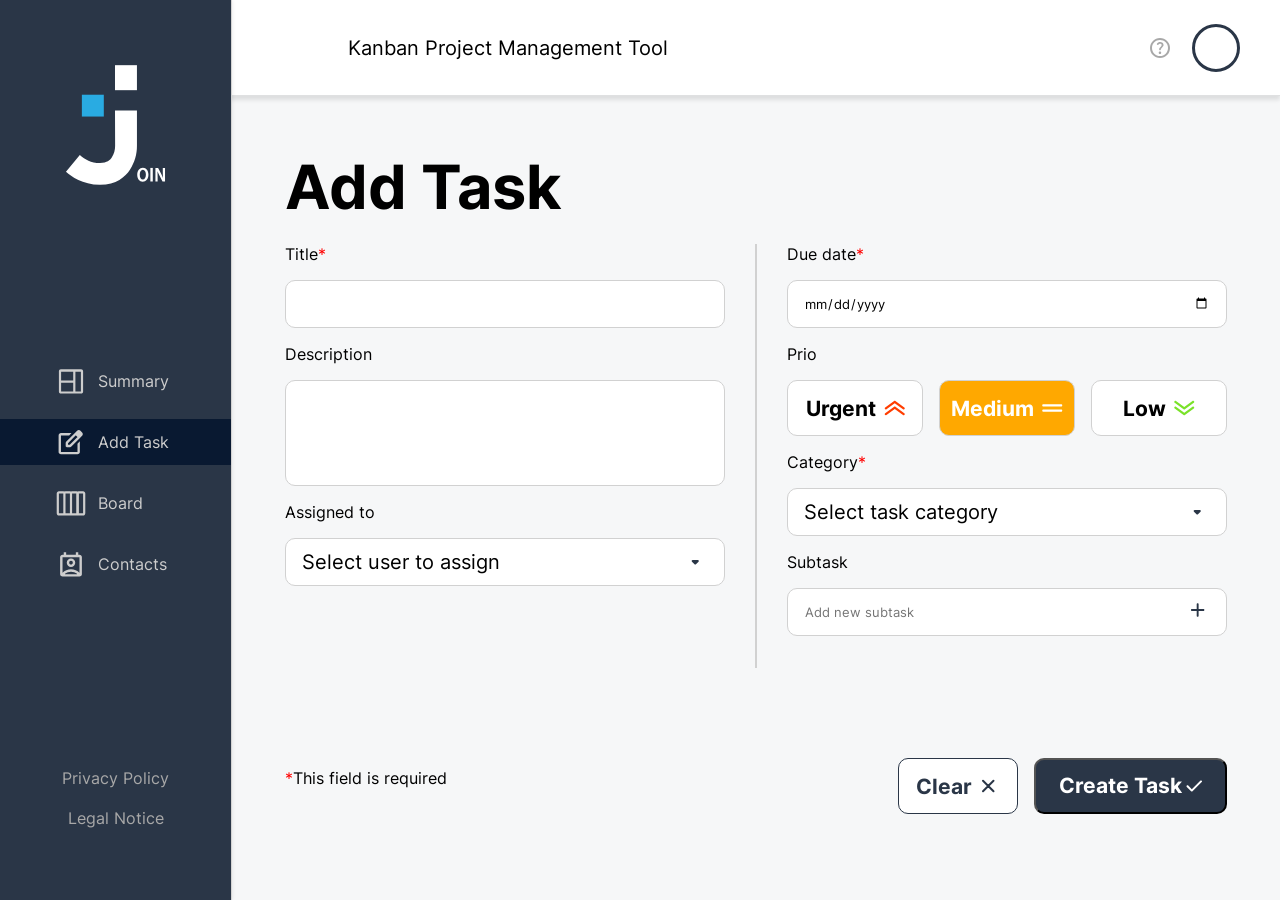
==== templates/add_task.html @ 22fe496b "first commit after adjusted whole join for backend" ====
<!DOCTYPE html>
<html lang="en">
<head>
  <meta charset="UTF-8" />
  <meta name="viewport" content="width=device-width, initial-scale=1.0" />
  <link rel="stylesheet" href="../styles/style.css" />
  <link rel="stylesheet" href="../styles/addTask.css" />
  <link rel="stylesheet" href="../styles/sidebar.css" />
  <link rel="stylesheet" href="../styles/fonts.css" />
  <link rel="stylesheet" href="../styles/mobile_taskbar.css">
  <link rel="icon" href="../assets/icons/join_icon.svg" />
  <script src="../js/firebaseAPI.js"></script>
  <script src="../js/script.js"></script>
  <script src="../js/add_task.js"></script>
  <script src="../js/header.js"></script>
  <script src="../js/add_task_template.js"></script>
  <script src="../js/add_task_clear_task.js"></script>
  <script src="../js/add_task_subtask_functions.js"></script>
  <title>Join add-task</title>
</head>
<body onload="initAdd()">
  <div w3-include-html="../templates/sidebar.html"></div>
  <div w3-include-html="../templates/header.html"></div>
  <div w3-include-html="../templates/mobile_taskbar.html"></div>
  <div class="main-container"> 
  <h1 class="headline-task">Add Task</h1>
  <form class="add-task-container" onsubmit="createNewTask(event);">
    <div id="taskAddedToBoard" class="task-added-to-board">
      <div id="taskAddedToBoardStyle" class="task-added-to-board-style">
        <span>Task added to board</span>
        <img src="../assets/icons/board.svg" alt="">
      </div>
    </div>
    <div class="first-task-input-container">
      <span>Title<span class="required-color">*</span></span>
      <input id="title" type="text" required />
      <span>Description</span>
      <textarea name="" id="description" cols="30" rows="5"></textarea>
      <span>Assigned to</span>
      <div onclick="showUsers()" class="contact-container">
        <span class="select-user-text">Select user to assign</span>
        <img id="arrowDownUser" src="../assets/icons/arrow_down_icon.svg" alt="">
        <img id="arrowUpUser" src="../assets/icons/arrow_up_icon.svg" style="display: none;">
        <ul id="users" class="users"></ul>
      </div>
      <div id="usersEmblem" class="users-emblem"></div>
      <div>
        <p class="required-field-text">
          <span class="required-color">*</span>This field is required
        </p>
      </div>
    </div>
    <div class="seperator"></div>
    <div class="second-task-input-container">
      <span>Due date<span class="required-color">*</span></span>
      <input id="date" type="date" required />
      <span>Prio</span>
      <div class="prio-container">
        <div class="prio-button" id="urgentPrio" onclick="togglePriority('urgent')">
          Urgent
          <svg width="21" height="16" viewBox="0 0 21 16" fill="none" xmlns="http://www.w3.org/2000/svg">
            <path
              d="M19.6528 15.2547C19.4182 15.2551 19.1896 15.1803 19.0007 15.0412L10.7487 8.958L2.49663 15.0412C2.38078 15.1267 2.24919 15.1887 2.10939 15.2234C1.96959 15.2582 1.82431 15.2651 1.68184 15.2437C1.53937 15.2223 1.40251 15.1732 1.27906 15.099C1.15562 15.0247 1.04801 14.927 0.96238 14.8112C0.876751 14.6954 0.814779 14.5639 0.780002 14.4243C0.745226 14.2846 0.738325 14.1394 0.759696 13.997C0.802855 13.7095 0.958545 13.4509 1.19252 13.2781L10.0966 6.70761C10.2853 6.56802 10.5139 6.49268 10.7487 6.49268C10.9835 6.49268 11.212 6.56802 11.4007 6.70761L20.3048 13.2781C20.4908 13.415 20.6286 13.6071 20.6988 13.827C20.7689 14.0469 20.7678 14.2833 20.6955 14.5025C20.6232 14.7216 20.4834 14.9124 20.2962 15.0475C20.1089 15.1826 19.8837 15.2551 19.6528 15.2547Z"
              fill="#FF3D00" />
            <path
              d="M19.6528 9.50568C19.4182 9.50609 19.1896 9.43124 19.0007 9.29214L10.7487 3.20898L2.49663 9.29214C2.26266 9.46495 1.96957 9.5378 1.68184 9.49468C1.39412 9.45155 1.13532 9.29597 0.962385 9.06218C0.789449 8.82838 0.716541 8.53551 0.7597 8.24799C0.802859 7.96048 0.95855 7.70187 1.19252 7.52906L10.0966 0.958588C10.2853 0.818997 10.5139 0.743652 10.7487 0.743652C10.9835 0.743652 11.212 0.818997 11.4007 0.958588L20.3048 7.52906C20.4908 7.66598 20.6286 7.85809 20.6988 8.07797C20.769 8.29785 20.7678 8.53426 20.6955 8.75344C20.6232 8.97262 20.4834 9.16338 20.2962 9.29847C20.1089 9.43356 19.8837 9.50608 19.6528 9.50568Z"
              fill="#FF3D00" />
          </svg>
        </div>
        <div class="prio-button medium-button-color" id="midPrio"  onclick="togglePriority('medium')">
          Medium
          <svg width="21" height="8" viewBox="0 0 21 8" fill="none" xmlns="http://www.w3.org/2000/svg">
            <path
              d="M19.1526 7.72528H1.34443C1.05378 7.72528 0.775033 7.60898 0.569514 7.40197C0.363995 7.19495 0.248535 6.91419 0.248535 6.62143C0.248535 6.32867 0.363995 6.0479 0.569514 5.84089C0.775033 5.63388 1.05378 5.51758 1.34443 5.51758H19.1526C19.4433 5.51758 19.722 5.63388 19.9276 5.84089C20.1331 6.0479 20.2485 6.32867 20.2485 6.62143C20.2485 6.91419 20.1331 7.19495 19.9276 7.40197C19.722 7.60898 19.4433 7.72528 19.1526 7.72528Z"
              fill="white" />
            <path
              d="M19.1526 2.48211H1.34443C1.05378 2.48211 0.775033 2.36581 0.569514 2.1588C0.363995 1.95179 0.248535 1.67102 0.248535 1.37826C0.248535 1.0855 0.363995 0.804736 0.569514 0.597724C0.775033 0.390712 1.05378 0.274414 1.34443 0.274414L19.1526 0.274414C19.4433 0.274414 19.722 0.390712 19.9276 0.597724C20.1331 0.804736 20.2485 1.0855 20.2485 1.37826C20.2485 1.67102 20.1331 1.95179 19.9276 2.1588C19.722 2.36581 19.4433 2.48211 19.1526 2.48211Z"
              fill="white" />
          </svg>
        </div>
        <div class="prio-button" id="lowPrio" onclick="togglePriority('low')">
          Low
          <svg width="21" height="16" viewBox="0 0 21 16" fill="none" xmlns="http://www.w3.org/2000/svg">
            <path
              d="M10.2485 9.50589C10.0139 9.5063 9.7854 9.43145 9.59655 9.29238L0.693448 2.72264C0.57761 2.63708 0.47977 2.52957 0.405515 2.40623C0.33126 2.28289 0.282043 2.14614 0.260675 2.00379C0.217521 1.71631 0.290421 1.42347 0.463337 1.1897C0.636253 0.955928 0.895022 0.800371 1.18272 0.757248C1.47041 0.714126 1.76347 0.786972 1.99741 0.95976L10.2485 7.04224L18.4997 0.95976C18.6155 0.874204 18.7471 0.812285 18.8869 0.777538C19.0266 0.742791 19.1719 0.735896 19.3144 0.757248C19.4568 0.7786 19.5937 0.82778 19.7171 0.901981C19.8405 0.976181 19.9481 1.07395 20.0337 1.1897C20.1194 1.30545 20.1813 1.43692 20.2161 1.57661C20.2509 1.71629 20.2578 1.86145 20.2364 2.00379C20.215 2.14614 20.1658 2.28289 20.0916 2.40623C20.0173 2.52957 19.9195 2.63708 19.8036 2.72264L10.9005 9.29238C10.7117 9.43145 10.4831 9.5063 10.2485 9.50589Z"
              fill="#7AE229" />
            <path
              d="M10.2485 15.2544C10.0139 15.2548 9.7854 15.18 9.59655 15.0409L0.693448 8.47117C0.459502 8.29839 0.30383 8.03981 0.260675 7.75233C0.217521 7.46485 0.290421 7.17201 0.463337 6.93824C0.636253 6.70446 0.895021 6.54891 1.18272 6.50578C1.47041 6.46266 1.76347 6.53551 1.99741 6.7083L10.2485 12.7908L18.4997 6.7083C18.7336 6.53551 19.0267 6.46266 19.3144 6.50578C19.602 6.54891 19.8608 6.70446 20.0337 6.93824C20.2066 7.17201 20.2795 7.46485 20.2364 7.75233C20.1932 8.03981 20.0376 8.29839 19.8036 8.47117L10.9005 15.0409C10.7117 15.18 10.4831 15.2548 10.2485 15.2544Z"
              fill="#7AE229" />
          </svg>
        </div>
      </div>
      <span>Category<span class="required-color">*</span></span>
      <div onclick="showCategories()" class="contact-container"id="selectedCategoryContainer">
        <span class="select-user-text"  id="selectedCategory">Select task category</span>
        <img id="arrowDownCategory" src="../assets/icons/arrow_down_icon.svg" alt="">
        <img id="arrowUpCategory" src="../assets/icons/arrow_up_icon.svg" style="display: none;">       
        <ul id="tasks" class="tasks"></ul>
        <span id="categoryErrorMessage" class="category-error-message"></span>
      </div>
      <span class="subtaskLabel">Subtask</span>
        <div class="subtask-container" id="subtaskContainer">
          <input
            type="text"
            id="subtaskInput"
            placeholder="Add new subtask"
            onclick="changeButtonsSubtask()"
          />
          <div class="subtask-right">
            <div id="subtask-right-add" class="subtask-right-add dnone">
              <img 
                onclick="removeSubtask()"
                src="../assets/icons/cancel.svg"
                alt=""
              />
              <div class="subtask-right-seperator"></div>
              <img
                onclick="addSubtask()"
                src="../assets/icons/check.svg"
                alt=""
              />
            </div>
            <div id="subtask-right-regular" class="subtask-right-regular">
              <img
                onclick="changeButtonsSubtask()"
                src="../assets/icons/add.svg"
                alt=""
              />
            </div>
          </div>
        </div>
        <div id="subtask" class="subtask"></div>
        <div type="submit" class="task-button-container">
          <div>
            <p class="required-field-text-mobile dnone">
              <span class="required-color">*</span>This field is required
            </p>
          </div>
          <button formnovalidate class="clear-button" onclick="clearAllTasks(event)">
            Clear
            <img class="iconCancelSvg" src="../assets/icons/cancel.svg">           
          </button>
          <button class="btn-task">
            Create Task
            <img src="..//assets/icons/checkWhite.svg">           
          </button>
        </div>
        </div>
      </div>
    </form>
  </div>
  </body>
</html>
---- styles/style.css ----
* {
  box-sizing: border-box;
  margin: 0;
  font-family: 'Inter';
}

body {
  background-color: #f6f7f8;
}

.main-color {
  background-color: #2a3647;
}

h1 {
  font-size: 61px;
  font-weight: bold;
}

h2 {
  font-weight: bold;
}

h3 {
  font-size: 20px;
  font-weight: bold;
}

::-webkit-scrollbar {
  width: 3px;
}

/* Track */
::-webkit-scrollbar-track {
  background: #ffffff;
}

/* Handle */
::-webkit-scrollbar-thumb {
  background: #344358;
}

/* Handle on hover */
::-webkit-scrollbar-thumb:hover {
  background: #2a3647;
}
---- styles/addTask.css ----
.add-task-container {
  display: flex;
  flex-direction: row;
  align-items: flex-start;
  margin-top: 20px;
}

.add-task-container h1 {
  font-size: 48px;
}

.add-task-container input {
  border-radius: 10px;
  width: 440px;
  height: 48px;
  border: 1px solid #d1d1d1;
  padding: 12px 16px 12px 16px;
}

.add-task-container select {
  border-radius: 10px;
  width: 440px;
  height: 48px;
  border: 1px solid #d1d1d1;
  gap: 10px;
  padding: 12px 16px 12px 16px;
}

.add-task-container textarea {
  border-radius: 10px;
  width: 440px;
  border: 1px solid #d1d1d1;
  gap: 10px;
  padding: 12px 16px 12px 16px;
}

.headline-task {
  font-size: 61px;
  font-weight: 700;
  width: 100%;
  z-index: 1;
}

.seperator {
  width: 0px;
  height: 424px;
  gap: 0px;
  margin-left: 30px;
  margin-right: 30px;
  border: 1px solid #d1d1d1;
  opacity: 1;
}

.first-task-input-container {
  display: flex;
  flex-direction: column;
  width: 440px;
  gap: 16px;
}

.second-task-input-container {
  display: flex;
  flex-direction: column;
  width: 440px;
  gap: 16px;
}

.prio-container {
  display: flex;
  flex-direction: row;
  justify-content: center;
  gap: 16px;
}

.prio-button {
  display: flex;
  align-items: center;
  justify-content: center;
  border-radius: 10px;
  width: 136px;
  height: 56px;
  gap: 8px;
  padding: 16px 10px 16px 10px;
  border: none;
  font-weight: bold;
  background-color: #ffffff;
  font-size: 21px;
  border: 1px solid #d1d1d1;
}

.prio-button:hover {
  cursor: pointer;
}

textarea {
  resize: none;
}

.btn-task {
  display: flex;
  align-items: center;
  justify-content: center;
  background: #2a3647;
  width: 193px;
  height: 56px;
  border-radius: 10px;
  padding: 16px;
  gap: 4px;
  font-size: 21px;
  color: #ffffff;
  font-weight: 700;
  line-height: 25.2px;
}

.clear-button {
  display: flex;
  align-items: center;
  justify-content: center;
  background: #ffffff;
  width: 120px;
  height: 56px;
  border-radius: 10px;
  padding: 16px;
  gap: 4px;
  font-size: 21px;
  color: #2a3647;
  font-weight: 700;
  border: 1px solid;
}

.btn-task:hover {
  background-color: #29abe2;
  border: 0.5px solid #29abe2;
  cursor: pointer;
  box-shadow: 1px 1px 5px 1px gray;
}

.clear-button:hover {
  color: #29abe2;
  border: 0.5px solid #29abe2;
  cursor: pointer;
  box-shadow: 1px 1px 5px 1px gray;
}

.clear-button:hover .iconCancelSvg {
  filter: invert(53%) sepia(100%) saturate(305%) hue-rotate(153deg)
    brightness(91%) contrast(106%);
}

.medium-button-color {
  background-color: #ffa800;
  color: #ffffff;
}

.task-button-container {
  display: flex;
  justify-content: flex-end;
  align-items: center;
  gap: 16px;
}

.required-field-text {
  z-index: 1;
  margin-top: 110px;
  align-items: center;
  justify-content: center;
}

.required-color {
  color: red;
}

.selected {
  color: white;
}

.user span {
  font-weight: bold;
}

.users-emblem {
  display: inline-flex;
  align-items: center;
  padding-left: 16px;
  height: 40px;
}

.emblem {
  display: flex;
  align-items: center;
  justify-content: center;
  width: 33px;
  height: 33px;
  border-radius: 50%;
  background-color: #29abe2;
  color: white;
  font-size: 12px;
  margin-left: -8px;
}

.contact-list {
  display: flex;
  align-items: center;
  flex-direction: row;
  gap: 12px;
  height: 40px;
  cursor: pointer;
  padding: 0px 20px;
  border-radius: 10px;
}

.category-list {
  display: flex;
  align-items: center;
  height: 40px;
}

.contact-list span {
  width: 100%;
}

.contact-list:hover {
  background-color: #e2e4e5;
}

.contact-list-selected {
  background-color: #2a3647;
  border: none;
  outline: #2a3647;
  color: white;
}

.contact-list-selected:hover {
  background-color: #091931;
}

.contact-container {
  display: flex;
  align-items: center;
  justify-content: space-between;
  width: 440px;
  height: 48px;
  background-color: #ffffff;
  border: 1px solid #d1d1d1;
  border-radius: 10px;
  padding: 12px 16px 12px 16px;
  cursor: pointer;
  position: relative;
}

.contact-container:hover {
  cursor: pointer;
}

.select-user-text {
  font-size: 20px;
}

.show {
  display: flex;
}

.close {
  display: none;
}

.users {
  display: none;
  position: absolute;
  background-color: #ffffff;
  height: 170px;
  width: 440px;
  overflow: auto;
  border-radius: 10px;
  top: 48px;
  right: 0px;
  gap: 4px;
  z-index: 5;
  padding-inline-start: 0px;
}

input[type='checkbox'] {
  height: 14px;
  width: 14px;
}

.contact-name {
  width: 80%;
}

.tasks {
  display: none;
  position: absolute;
  background-color: #ffffff;
  width: 441px;
  overflow: auto;
  border-radius: 10px;
  top: 47px;
  right: -2px;
  z-index: 5;
  padding-inline-start: 0px;
}

.tasks li:hover {
  background-color: #e2e4e5;
}

.subtask-container {
  right: 0;
  display: flex;
  justify-content: space-between;
  align-items: center;
  border-radius: 10px;
  width: 440px;
  height: 48px;
  border: 1px solid #d1d1d1;
  padding: 12px 16px 12px 16px;
  background-color: #ffffff;
  position: relative;
}

.subtask-container input {
  background-color: transparent;
  border: none;
  outline: none;
  padding: 1px;
  width: 100%;
}

.subtask-right-add img:hover {
  cursor: pointer;
  background-color: #d2d2d2;
  border-radius: 50%;
}

.subtask-right-add {
  display: flex;
}

.subtask-right-add img {
  width: 24px;
  height: 24px;
}

.subtask-right-seperator {
  height: 24px;
  width: 1px;
  margin: 0px 4px;
  background-color: #d1d1d1;
}

.subtask-right-regular img {
  height: 24px;
  width: 24px;
}

.subtask-right-regular img:hover {
  cursor: pointer;
  background-color: #d2d2d2;
  border-radius: 50%;
}

.subtask {
  height: 90px;
  overflow-y: auto;
}

.subtask-list {
  display: flex;
  justify-content: space-between;
  align-items: center;
  cursor: pointer;
  height: 32px;
  gap: 4px;
  padding: 4px 16px 4px 16px;
}

.subtask-list::before {
  content: '\2022';
}

.subtask-list:hover {
  background-color: #dcdcdc;
  border-radius: 10px;
}

.subtask-list input {
  background-color: transparent;
  border: none;
  outline: none;
  width: 100%;
  cursor: pointer;
  padding: 0;
}

.edit-subtask-list {
  display: flex;
  justify-content: space-between;
  align-items: center;
  cursor: pointer;
  height: 32px;
  gap: 4px;
  padding: 4px 16px 4px 16px;
  background-color: #ffffff;
  border-bottom: 1px solid #29abe2;
  border-radius: 0px;
}

.edit-subtask-list input {
  background-color: transparent;
  border: none;
  outline: none;
  width: 100%;
  cursor: pointer;
  padding: 0;
}

.edit-subtask-list img:hover {
  cursor: pointer;
  background-color: #d2d2d2;
  border-radius: 50%;
}

.edit-images {
  display: none;
}

.subtask-list:hover .edit-images {
  display: flex;
}

.flex {
  display: flex !important;
}

.edit-seperator {
  height: 24px;
  width: 1px;
  margin: 0px 4px;
  background-color: #d1d1d1;
}

.dnone {
  display: none;
}

.grey-emblem {
  display: flex;
  align-items: center;
  justify-content: center;
  width: 32px;
  height: 32px;
  border-radius: 50%;
  background-color: #7a7b7b;
  color: white;
  font-size: 12px;
  margin-left: -8px;
}

.main-container {
  display: flex;
  justify-content: center;
  align-items: flex-start;
  flex-direction: column;
  margin-top: 150px;
  margin-left: 300px;
}

.category-error-message {
  display: none;
  align-items: center;
  justify-content: start;
  z-index: 99;
  left: 16px;
  top: 4px;
  right: 0px;
  position: absolute;
  width: 300px;
  height: 40px;
  background-color: white;
}

.task-added-to-board {
  display: none;
  align-items: center;
  justify-content: center;
  position: absolute;
  top: 0;
  right: 0;
  left: 0;
  bottom: 0;
  z-index: 10;
  background-color: rgba(0, 0, 0, 0.8);
  overflow: hidden;
}

.task-added-to-board-style {
  display: flex;
  justify-content: space-evenly;
  align-items: center;
  height: 70px;
  width: 300px;
  border-radius: 20px;
  background-color: #2a3647;
  color: #ffffff;
  font-size: 20px;
}

@keyframes move-top {
  from {
    margin-top: 150%;
  }

  to {
    margin-left: 0%;
  }
}

.move-top {
  animation: move-top 1s ease-in-out;
}

@media (max-width: 1300px) {
  .main-container {
    align-items: flex-start;
    margin-left: 260px;
    padding: 0px 25px 16px 25px;
  }
}

@media (max-width: 1250px) {
  .main-container {
    margin-left: 200px;
  }

  .first-task-input-container {
    width: 400px;
    gap: 14px;
  }

  .first-task-input-container #title {
    width: 400px;
  }

  .first-task-input-container textarea {
    width: 400px;
  }

  .second-task-input-container {
    width: 400px;
    gap: 14px;
  }

  .second-task-input-containerinput {
    width: 400px;
  }

  .subtask-container {
    width: 400px;
  }

  .contact-container {
    width: 400px;
  }

  .users {
    width: 400px;
  }

  .tasks {
    width: 400px;
  }

  .clear-button {
    width: 100px;
    font-size: 18px;
  }
}

@media (max-width: 1100px) {
  .main-container {
    padding: 0px 18px 0px 18px;
  }

  .first-task-input-container {
    width: 380px;
    gap: 12px;
  }

  .first-task-input-container #title {
    width: 380px;
  }

  .first-task-input-container textarea {
    width: 380px;
  }

  .second-task-input-container {
    width: 380px;
    gap: 12px;
  }

  .second-task-input-container input {
    width: 380px;
  }

  .subtask-container {
    width: 380px;
  }

  .contact-container {
    width: 380px;
  }

  .users {
    width: 380px;
  }

  .tasks {
    width: 380px;
  }
}

@media (max-width: 1050px) {
  .main-container {
    padding: 0px;
    margin-left: 0;
    margin-top: 110px;
    align-items: center;
  }

  .headline-task {
    padding-left: 3%;
  }
}

@media (max-width: 900px) {
  .first-task-input-container {
    width: 350px;
    gap: 14px;
  }

  .first-task-input-container #title {
    width: 350px;
  }

  .first-task-input-container textarea {
    width: 350px;
  }

  .second-task-input-container {
    width: 350px;
    gap: 14px;
  }

  .second-task-input-container input {
    width: 350px;
  }

  .prio-container {
    gap: 12px;
  }

  .prio-button {
    width: 125px;
    font-size: 18px;
    border: 1px solid #d1d1d1;
  }

  .subtask-container {
    width: 350px;
  }

  .contact-container {
    width: 350px;
  }

  .users {
    width: 350px;
  }

  .tasks {
    width: 350px;
  }

  .select-user-text {
    font-size: 16px;
  }

  .clear-button {
    width: 100px;
    font-size: 18px;
  }
}

@media (max-width: 800px) {
  .add-task-container {
    display: flex;
    flex-direction: column;
  }

  .headline-task {
    position: fixed;
    top: 90px;
    background-color: #f6f7f8;
    padding-top: 20px;
  }

  .seperator {
    display: none;
  }

  .main-container {
    margin-left: 0px;
    align-items: center;
    margin-top: 180px;
    margin-bottom: 90px;
  }

  .required-field-text {
    display: none;
  }

  .first-task-input-container {
    width: 440px;
    gap: 12px;
  }

  .first-task-input-container #title {
    width: 440px;
  }

  .first-task-input-container textarea {
    width: 440px;
  }

  .second-task-input-container {
    width: 440px;
    gap: 12px;
    margin-bottom: 100px;
  }

  .second-task-input-container input {
    width: 440px;
  }

  .subtask-container {
    width: 440px;
  }

  .contact-container {
    width: 440px;
  }

  .users {
    width: 440px;
  }

  .prio-container {
    gap: 16px;
    justify-content: space-between;
  }

  .tasks {
    width: 440px;
    padding-top: 10px;
  }

  .task-button-container {
    justify-content: center;
    position: fixed;
    bottom: 75px;
    width: 100%;
    left: 0;
    background-color: #f6f7f8;
    padding-bottom: 16px;
    z-index: 10;
  }

  .required-field-text-mobile {
    display: flex;
  }

  .btnTask {
    width: 120px;
    font-size: 18px;
  }

  .clear-button {
    display: none;
  }
}

@media (max-width: 470px) {
  .headline-task {
    font-size: 48px;
  }

  .first-task-input-container {
    width: 300px;
  }

  .first-task-input-container #title {
    width: 300px;
  }

  .second-task-input-container {
    width: 300px;
  }

  .main-container {
    align-items: normal;
  }

  .first-task-input-container input {
    width: 100%;
  }

  .first-task-input-container textarea {
    width: 100%;
  }

  .contact-container {
    width: 100%;
  }

  .users {
    width: 300px;
  }

  .add-task-container {
    width: 100%;
    align-items: center;
    margin-top: 10px;
  }

  #date {
    width: 100%;
  }

  .subtask-container {
    width: 100%;
  }

  .prio-container {
    flex-direction: column;
    justify-content: center;
    align-items: center;
    width: 100%;
  }

  .prio-button {
    width: 100%;
  }

  .tasks {
    width: 300px;
  }

  .user-checkbox {
    width: 20px !important;
  }

  .emblem {
    width: 30px;
    height: 28px;
    padding: 5px;
  }

  .contact-name {
    font-size: 14px;
  }

  .btn-task {
    height: 32px;
    width: 130px;
    font-size: 12px;
  }

  .select-user-text {
    font-size: 14px;
  }

  .category-error-message {
    width: 200px;
  }
}
---- styles/sidebar.css ----
.sidebar {
  position: fixed;
  z-index: 3;
  display: flex;
  flex-direction: column;
  align-items: center;
  justify-content: space-between;
  padding: 64px 0px 64px 0px;
  top: 0;
  left: 0;
  right: 0;
  width: 232px;
  height: 100vh;
  border-right: solid 1px lightgray;
  box-shadow: 0px 0px 4px 0px rgba(0, 0, 0, 0.1);
  background-color: #2a3647;
  overflow-y: auto;
}

.div-sub-sidebar {
  gap: 100px;
  display: flex;
  flex-direction: column;
  align-items: center;
}

.logoimg {
  width: 100.03px;
  height: 121.97px;
}

.menu {
  display: flex;
  flex-direction: column;
  width: 100%;
  gap: 15px;
}

.a-nav {
  display: flex;
  text-decoration: none;
  color: #cdcdcd;
  justify-content: flex-start;
  vertical-align: middle;
  align-items: center;
  font-weight: 400;
  font-size: 16px;
  height: 46px;
  padding: 8px 56px 8px 56px;
  gap: 12px;
}

.a-nav:hover {
  cursor: pointer;
  color: #ffffff;
  background-color: rgb(9, 25, 49, 1);
}

.active {
  background-color: rgb(9, 25, 49);
  border: none;
  outline: rgb(9, 25, 49);
}

.icon {
  width: 30px;
  height: 30px;
  vertical-align: middle;
}

.footer {
  display: flex;
  flex-direction: column;
  align-items: center;
  justify-content: center;
  width: 100%;
  gap: 4px;
  font-size: 16px;
  font-weight: 400;
}

.footer a {
  text-decoration: none;
  color: #a8a8a8;
  vertical-align: middle;
  padding: 8px;
}

.footer a:hover {
  cursor: pointer;
  color: #29abe2;
  scale: 1.1;
  font-weight: bold;
}

@media (max-width: 1260px) {
  .sidebar {
    width: 200px;
  }

  .a-nav {
    padding: 8px 36px 8px 36px;
  }
}

@media (max-width: 1050px) {
  .sidebar {
    display: none;
  }
}
---- styles/fonts.css ----
/* inter-100 - latin */
@font-face {
  font-display: swap; /* Check https://developer.mozilla.org/en-US/docs/Web/CSS/@font-face/font-display for other options. */
  font-family: 'Inter';
  font-style: normal;
  font-weight: 100;
  src: url('../assets/fonts/inter-v13-latin-100.woff2') format('woff2'); /* Chrome 36+, Opera 23+, Firefox 39+, Safari 12+, iOS 10+ */
}
/* inter-200 - latin */
@font-face {
  font-display: swap; /* Check https://developer.mozilla.org/en-US/docs/Web/CSS/@font-face/font-display for other options. */
  font-family: 'Inter';
  font-style: normal;
  font-weight: 200;
  src: url('../assets/fonts/inter-v13-latin-200.woff2') format('woff2'); /* Chrome 36+, Opera 23+, Firefox 39+, Safari 12+, iOS 10+ */
}
/* inter-300 - latin */
@font-face {
  font-display: swap; /* Check https://developer.mozilla.org/en-US/docs/Web/CSS/@font-face/font-display for other options. */
  font-family: 'Inter';
  font-style: normal;
  font-weight: 300;
  src: url('../assets/fonts/inter-v13-latin-300.woff2') format('woff2'); /* Chrome 36+, Opera 23+, Firefox 39+, Safari 12+, iOS 10+ */
}
/* inter-regular - latin */
@font-face {
  font-display: swap; /* Check https://developer.mozilla.org/en-US/docs/Web/CSS/@font-face/font-display for other options. */
  font-family: 'Inter';
  font-style: normal;
  font-weight: 400;
  src: url('../assets/fonts/inter-v13-latin-regular.woff2') format('woff2'); /* Chrome 36+, Opera 23+, Firefox 39+, Safari 12+, iOS 10+ */
}
/* inter-500 - latin */
@font-face {
  font-display: swap; /* Check https://developer.mozilla.org/en-US/docs/Web/CSS/@font-face/font-display for other options. */
  font-family: 'Inter';
  font-style: normal;
  font-weight: 500;
  src: url('../assets/fonts/inter-v13-latin-500.woff2') format('woff2'); /* Chrome 36+, Opera 23+, Firefox 39+, Safari 12+, iOS 10+ */
}
/* inter-600 - latin */
@font-face {
  font-display: swap; /* Check https://developer.mozilla.org/en-US/docs/Web/CSS/@font-face/font-display for other options. */
  font-family: 'Inter';
  font-style: normal;
  font-weight: 600;
  src: url('../assets/fonts/inter-v13-latin-600.woff2') format('woff2'); /* Chrome 36+, Opera 23+, Firefox 39+, Safari 12+, iOS 10+ */
}
/* inter-700 - latin */
@font-face {
  font-display: swap; /* Check https://developer.mozilla.org/en-US/docs/Web/CSS/@font-face/font-display for other options. */
  font-family: 'Inter';
  font-style: normal;
  font-weight: 700;
  src: url('../assets/fonts/inter-v13-latin-700.woff2') format('woff2'); /* Chrome 36+, Opera 23+, Firefox 39+, Safari 12+, iOS 10+ */
}
/* inter-800 - latin */
@font-face {
  font-display: swap; /* Check https://developer.mozilla.org/en-US/docs/Web/CSS/@font-face/font-display for other options. */
  font-family: 'Inter';
  font-style: normal;
  font-weight: 800;
  src: url('../assets/fonts/inter-v13-latin-800.woff2') format('woff2'); /* Chrome 36+, Opera 23+, Firefox 39+, Safari 12+, iOS 10+ */
}
/* inter-900 - latin */
@font-face {
  font-display: swap; /* Check https://developer.mozilla.org/en-US/docs/Web/CSS/@font-face/font-display for other options. */
  font-family: 'Inter';
  font-style: normal;
  font-weight: 900;
  src: url('../assets/fonts/inter-v13-latin-900.woff2') format('woff2'); /* Chrome 36+, Opera 23+, Firefox 39+, Safari 12+, iOS 10+ */
}
---- styles/mobile_taskbar.css ----
.mobile-taskbar {
    background-color: #2a3647;
    width: 100%;
    height: 80px;
    position: fixed;
    z-index: 99;
    display: none;
    align-items: center;
    justify-content: space-between;
    padding: 16px 20px 16px 20px;
    bottom: 0;
    left: 0;
    right: 0;
}

.menu-mobile {
    display: flex;
    justify-content: space-around;
    flex-wrap: wrap;
    width: 100%;
}

.a-nav-mobile {
    display: flex;
    align-items: center;
    justify-content: center;
    flex-direction: column;
    text-decoration: none;
    color: #cdcdcd;
    font-weight: 400;
    font-size: 16px;
    gap: 8px;
    width: 90px;
    padding: 8px;
    border-radius: 15px;
}

.a-nav-mobile:hover {
    cursor: pointer;
    color: #ffffff;
    background-color: rgb(9, 25, 49);
}

.icon-mobile {
    width: 32px;
    height: 32px;
    vertical-align: middle;
}

@media (max-width: 1050px) {
    .sidebar {
        display: none;
    }

    .mobile-taskbar {
        display: flex;
    }

    .testContainer {
        margin-left: 0px;
        margin-top: 130px;
    }

}

@media (max-width: 470px) {
    .a-nav-mobile {
        font-size: 12px;
        width: 65px;
        padding: 6px;     
    }
}
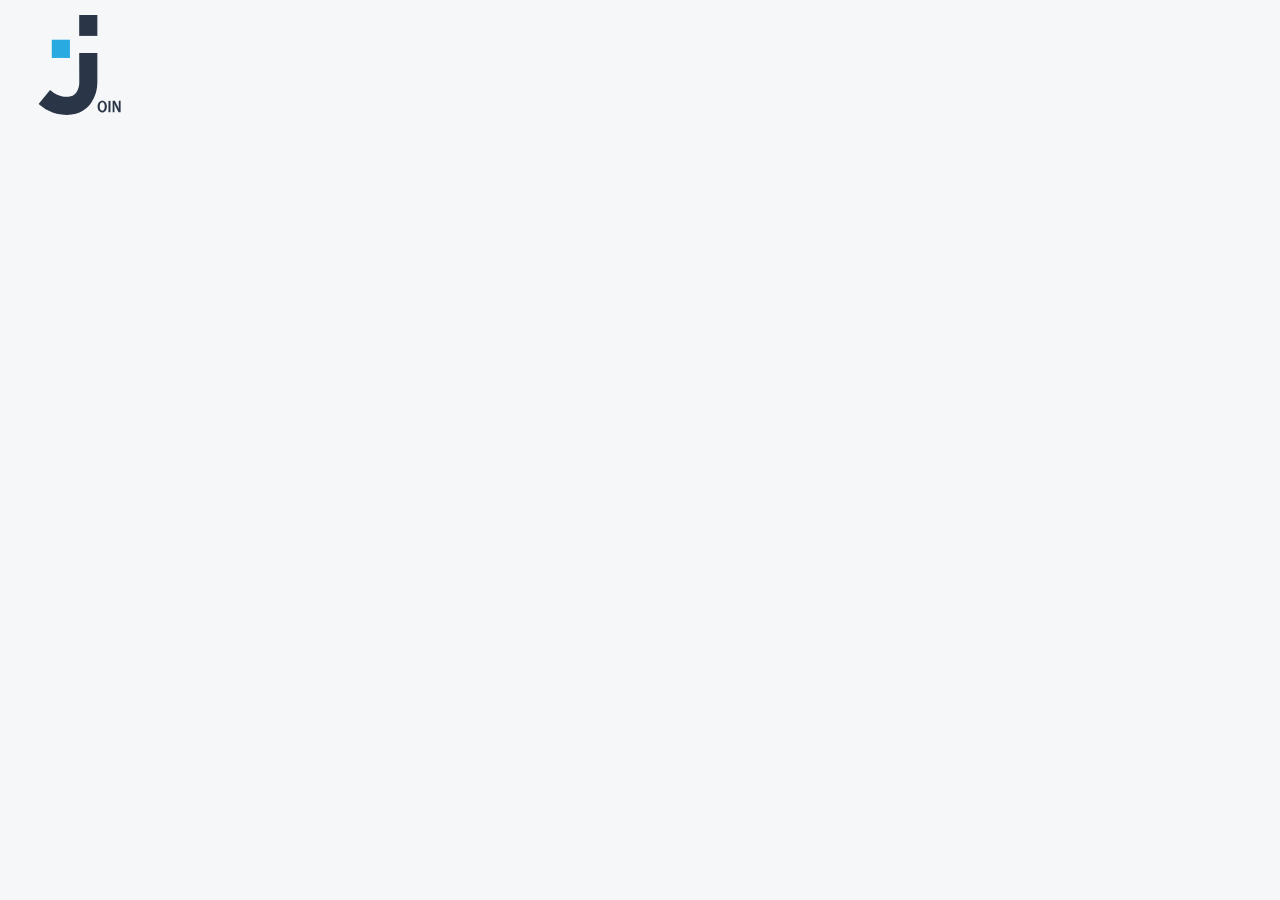
==== commit 2c510679: "made adjustments that were necessary in connection with backend. sone optical changes made" ====
--- a/templates/add_task.html
+++ b/templates/add_task.html
@@ -1,153 +1,120 @@
 <!DOCTYPE html>
 <html lang="en">
-<head>
-  <meta charset="UTF-8" />
-  <meta name="viewport" content="width=device-width, initial-scale=1.0" />
-  <link rel="stylesheet" href="../styles/style.css" />
-  <link rel="stylesheet" href="../styles/addTask.css" />
-  <link rel="stylesheet" href="../styles/sidebar.css" />
-  <link rel="stylesheet" href="../styles/fonts.css" />
-  <link rel="stylesheet" href="../styles/mobile_taskbar.css">
-  <link rel="icon" href="../assets/icons/join_icon.svg" />
-  <script src="../js/firebaseAPI.js"></script>
-  <script src="../js/script.js"></script>
-  <script src="../js/add_task.js"></script>
-  <script src="../js/header.js"></script>
-  <script src="../js/add_task_template.js"></script>
-  <script src="../js/add_task_clear_task.js"></script>
-  <script src="../js/add_task_subtask_functions.js"></script>
-  <title>Join add-task</title>
-</head>
-<body onload="initAdd()">
-  <div w3-include-html="../templates/sidebar.html"></div>
-  <div w3-include-html="../templates/header.html"></div>
-  <div w3-include-html="../templates/mobile_taskbar.html"></div>
-  <div class="main-container"> 
-  <h1 class="headline-task">Add Task</h1>
-  <form class="add-task-container" onsubmit="createNewTask(event);">
-    <div id="taskAddedToBoard" class="task-added-to-board">
-      <div id="taskAddedToBoardStyle" class="task-added-to-board-style">
-        <span>Task added to board</span>
-        <img src="../assets/icons/board.svg" alt="">
-      </div>
-    </div>
-    <div class="first-task-input-container">
-      <span>Title<span class="required-color">*</span></span>
-      <input id="title" type="text" required />
-      <span>Description</span>
-      <textarea name="" id="description" cols="30" rows="5"></textarea>
-      <span>Assigned to</span>
-      <div onclick="showUsers()" class="contact-container">
-        <span class="select-user-text">Select user to assign</span>
-        <img id="arrowDownUser" src="../assets/icons/arrow_down_icon.svg" alt="">
-        <img id="arrowUpUser" src="../assets/icons/arrow_up_icon.svg" style="display: none;">
-        <ul id="users" class="users"></ul>
-      </div>
-      <div id="usersEmblem" class="users-emblem"></div>
-      <div>
-        <p class="required-field-text">
-          <span class="required-color">*</span>This field is required
-        </p>
-      </div>
-    </div>
-    <div class="seperator"></div>
-    <div class="second-task-input-container">
-      <span>Due date<span class="required-color">*</span></span>
-      <input id="date" type="date" required />
-      <span>Prio</span>
-      <div class="prio-container">
-        <div class="prio-button" id="urgentPrio" onclick="togglePriority('urgent')">
-          Urgent
-          <svg width="21" height="16" viewBox="0 0 21 16" fill="none" xmlns="http://www.w3.org/2000/svg">
-            <path
-              d="M19.6528 15.2547C19.4182 15.2551 19.1896 15.1803 19.0007 15.0412L10.7487 8.958L2.49663 15.0412C2.38078 15.1267 2.24919 15.1887 2.10939 15.2234C1.96959 15.2582 1.82431 15.2651 1.68184 15.2437C1.53937 15.2223 1.40251 15.1732 1.27906 15.099C1.15562 15.0247 1.04801 14.927 0.96238 14.8112C0.876751 14.6954 0.814779 14.5639 0.780002 14.4243C0.745226 14.2846 0.738325 14.1394 0.759696 13.997C0.802855 13.7095 0.958545 13.4509 1.19252 13.2781L10.0966 6.70761C10.2853 6.56802 10.5139 6.49268 10.7487 6.49268C10.9835 6.49268 11.212 6.56802 11.4007 6.70761L20.3048 13.2781C20.4908 13.415 20.6286 13.6071 20.6988 13.827C20.7689 14.0469 20.7678 14.2833 20.6955 14.5025C20.6232 14.7216 20.4834 14.9124 20.2962 15.0475C20.1089 15.1826 19.8837 15.2551 19.6528 15.2547Z"
-              fill="#FF3D00" />
-            <path
-              d="M19.6528 9.50568C19.4182 9.50609 19.1896 9.43124 19.0007 9.29214L10.7487 3.20898L2.49663 9.29214C2.26266 9.46495 1.96957 9.5378 1.68184 9.49468C1.39412 9.45155 1.13532 9.29597 0.962385 9.06218C0.789449 8.82838 0.716541 8.53551 0.7597 8.24799C0.802859 7.96048 0.95855 7.70187 1.19252 7.52906L10.0966 0.958588C10.2853 0.818997 10.5139 0.743652 10.7487 0.743652C10.9835 0.743652 11.212 0.818997 11.4007 0.958588L20.3048 7.52906C20.4908 7.66598 20.6286 7.85809 20.6988 8.07797C20.769 8.29785 20.7678 8.53426 20.6955 8.75344C20.6232 8.97262 20.4834 9.16338 20.2962 9.29847C20.1089 9.43356 19.8837 9.50608 19.6528 9.50568Z"
-              fill="#FF3D00" />
-          </svg>
-        </div>
-        <div class="prio-button medium-button-color" id="midPrio"  onclick="togglePriority('medium')">
-          Medium
-          <svg width="21" height="8" viewBox="0 0 21 8" fill="none" xmlns="http://www.w3.org/2000/svg">
-            <path
-              d="M19.1526 7.72528H1.34443C1.05378 7.72528 0.775033 7.60898 0.569514 7.40197C0.363995 7.19495 0.248535 6.91419 0.248535 6.62143C0.248535 6.32867 0.363995 6.0479 0.569514 5.84089C0.775033 5.63388 1.05378 5.51758 1.34443 5.51758H19.1526C19.4433 5.51758 19.722 5.63388 19.9276 5.84089C20.1331 6.0479 20.2485 6.32867 20.2485 6.62143C20.2485 6.91419 20.1331 7.19495 19.9276 7.40197C19.722 7.60898 19.4433 7.72528 19.1526 7.72528Z"
-              fill="white" />
-            <path
-              d="M19.1526 2.48211H1.34443C1.05378 2.48211 0.775033 2.36581 0.569514 2.1588C0.363995 1.95179 0.248535 1.67102 0.248535 1.37826C0.248535 1.0855 0.363995 0.804736 0.569514 0.597724C0.775033 0.390712 1.05378 0.274414 1.34443 0.274414L19.1526 0.274414C19.4433 0.274414 19.722 0.390712 19.9276 0.597724C20.1331 0.804736 20.2485 1.0855 20.2485 1.37826C20.2485 1.67102 20.1331 1.95179 19.9276 2.1588C19.722 2.36581 19.4433 2.48211 19.1526 2.48211Z"
-              fill="white" />
-          </svg>
-        </div>
-        <div class="prio-button" id="lowPrio" onclick="togglePriority('low')">
-          Low
-          <svg width="21" height="16" viewBox="0 0 21 16" fill="none" xmlns="http://www.w3.org/2000/svg">
-            <path
-              d="M10.2485 9.50589C10.0139 9.5063 9.7854 9.43145 9.59655 9.29238L0.693448 2.72264C0.57761 2.63708 0.47977 2.52957 0.405515 2.40623C0.33126 2.28289 0.282043 2.14614 0.260675 2.00379C0.217521 1.71631 0.290421 1.42347 0.463337 1.1897C0.636253 0.955928 0.895022 0.800371 1.18272 0.757248C1.47041 0.714126 1.76347 0.786972 1.99741 0.95976L10.2485 7.04224L18.4997 0.95976C18.6155 0.874204 18.7471 0.812285 18.8869 0.777538C19.0266 0.742791 19.1719 0.735896 19.3144 0.757248C19.4568 0.7786 19.5937 0.82778 19.7171 0.901981C19.8405 0.976181 19.9481 1.07395 20.0337 1.1897C20.1194 1.30545 20.1813 1.43692 20.2161 1.57661C20.2509 1.71629 20.2578 1.86145 20.2364 2.00379C20.215 2.14614 20.1658 2.28289 20.0916 2.40623C20.0173 2.52957 19.9195 2.63708 19.8036 2.72264L10.9005 9.29238C10.7117 9.43145 10.4831 9.5063 10.2485 9.50589Z"
-              fill="#7AE229" />
-            <path
-              d="M10.2485 15.2544C10.0139 15.2548 9.7854 15.18 9.59655 15.0409L0.693448 8.47117C0.459502 8.29839 0.30383 8.03981 0.260675 7.75233C0.217521 7.46485 0.290421 7.17201 0.463337 6.93824C0.636253 6.70446 0.895021 6.54891 1.18272 6.50578C1.47041 6.46266 1.76347 6.53551 1.99741 6.7083L10.2485 12.7908L18.4997 6.7083C18.7336 6.53551 19.0267 6.46266 19.3144 6.50578C19.602 6.54891 19.8608 6.70446 20.0337 6.93824C20.2066 7.17201 20.2795 7.46485 20.2364 7.75233C20.1932 8.03981 20.0376 8.29839 19.8036 8.47117L10.9005 15.0409C10.7117 15.18 10.4831 15.2548 10.2485 15.2544Z"
-              fill="#7AE229" />
-          </svg>
-        </div>
-      </div>
-      <span>Category<span class="required-color">*</span></span>
-      <div onclick="showCategories()" class="contact-container"id="selectedCategoryContainer">
-        <span class="select-user-text"  id="selectedCategory">Select task category</span>
-        <img id="arrowDownCategory" src="../assets/icons/arrow_down_icon.svg" alt="">
-        <img id="arrowUpCategory" src="../assets/icons/arrow_up_icon.svg" style="display: none;">       
-        <ul id="tasks" class="tasks"></ul>
-        <span id="categoryErrorMessage" class="category-error-message"></span>
-      </div>
-      <span class="subtaskLabel">Subtask</span>
-        <div class="subtask-container" id="subtaskContainer">
-          <input
-            type="text"
-            id="subtaskInput"
-            placeholder="Add new subtask"
-            onclick="changeButtonsSubtask()"
-          />
-          <div class="subtask-right">
-            <div id="subtask-right-add" class="subtask-right-add dnone">
-              <img 
-                onclick="removeSubtask()"
-                src="../assets/icons/cancel.svg"
-                alt=""
-              />
-              <div class="subtask-right-seperator"></div>
-              <img
-                onclick="addSubtask()"
-                src="../assets/icons/check.svg"
-                alt=""
-              />
-            </div>
-            <div id="subtask-right-regular" class="subtask-right-regular">
-              <img
-                onclick="changeButtonsSubtask()"
-                src="../assets/icons/add.svg"
-                alt=""
-              />
-            </div>
+  <head>
+    <meta charset="UTF-8" />
+    <meta name="viewport" content="width=device-width, initial-scale=1.0" />
+    <link rel="stylesheet" href="../styles/style.css" />
+    <link rel="stylesheet" href="../styles/addTask.css" />
+    <link rel="stylesheet" href="../styles/sidebar.css" />
+    <link rel="stylesheet" href="../styles/fonts.css" />
+    <link rel="stylesheet" href="../styles/mobile_taskbar.css" />
+    <link rel="icon" href="../assets/icons/join_icon.svg" />
+    <script src="../js/firebaseAPI.js"></script>
+    <script src="../js/script.js"></script>
+    <script src="../js/add_task.js"></script>
+    <script src="../js/header.js"></script>
+    <script src="../js/add_task_template.js"></script>
+    <script src="../js/add_task_clear_task.js"></script>
+    <script src="../js/add_task_subtask_functions.js"></script>
+    <title>Join add-task</title>
+  </head>
+  <body onload="initAdd()">
+    <div w3-include-html="../templates/sidebar.html"></div>
+    <div w3-include-html="../templates/header.html"></div>
+    <div w3-include-html="../templates/mobile_taskbar.html"></div>
+    <div class="main-container">
+      <h1 class="headline-task">Add Task</h1>
+      <form class="add-task-container" onsubmit="createNewTask(event);">
+        <div id="taskAddedToBoard" class="task-added-to-board">
+          <div id="taskAddedToBoardStyle" class="task-added-to-board-style">
+            <span>Task added to board</span>
+            <img src="../assets/icons/board.svg" alt="" />
           </div>
         </div>
-        <div id="subtask" class="subtask"></div>
-        <div type="submit" class="task-button-container">
+        <div class="first-task-input-container">
+          <span>Title<span class="required-color">*</span></span>
+          <input id="title" type="text" required />
+          <span>Description</span>
+          <textarea name="" id="description" cols="30" rows="5"></textarea>
+          <span>Assigned to</span>
+          <div onclick="showUsers()" class="contact-container">
+            <span class="select-user-text">Select user to assign</span>
+            <img id="arrowDownUser" src="../assets/icons/arrow_down_icon.svg" alt="" />
+            <img id="arrowUpUser" src="../assets/icons/arrow_up_icon.svg" style="display: none;" />
+            <ul id="users" class="users"></ul>
+          </div>
+          <div id="usersEmblem" class="users-emblem"></div>
           <div>
-            <p class="required-field-text-mobile dnone">
+            <p class="required-field-text">
               <span class="required-color">*</span>This field is required
             </p>
           </div>
-          <button formnovalidate class="clear-button" onclick="clearAllTasks(event)">
-            Clear
-            <img class="iconCancelSvg" src="../assets/icons/cancel.svg">           
-          </button>
-          <button class="btn-task">
-            Create Task
-            <img src="..//assets/icons/checkWhite.svg">           
-          </button>
         </div>
+        <div class="seperator"></div>
+        <div class="second-task-input-container">
+          <span>Due date<span class="required-color">*</span></span>
+          <input id="date" type="date" required />
+          <span>Prio</span>
+          <div class="prio-container">
+            <div class="prio-button" id="urgentPrio" onclick="togglePriority('urgent')">
+              Urgent<svg width="21" height="16" viewBox="0 0 21 16" fill="none" xmlns="http://www.w3.org/2000/svg">
+                <path d="M19.6528 15.2547C19.4182 15.2551 19.1896 15.1803 19.0007 15.0412L10.7487 8.958L2.49663 15.0412C2.38078 15.1267 2.24919 15.1887 2.10939 15.2234C1.96959 15.2582 1.82431 15.2651 1.68184 15.2437C1.53937 15.2223 1.40251 15.1732 1.27906 15.099C1.15562 15.0247 1.04801 14.927 0.96238 14.8112C0.876751 14.6954 0.814779 14.5639 0.780002 14.4243C0.745226 14.2846 0.738325 14.1394 0.759696 13.997C0.802855 13.7095 0.958545 13.4509 1.19252 13.2781L10.0966 6.70761C10.2853 6.56802 10.5139 6.49268 10.7487 6.49268C10.9835 6.49268 11.212 6.56802 11.4007 6.70761L20.3048 13.2781C20.4908 13.415 20.6286 13.6071 20.6988 13.827C20.7689 14.0469 20.7678 14.2833 20.6955 14.5025C20.6232 14.7216 20.4834 14.9124 20.2962 15.0475C20.1089 15.1826 19.8837 15.2551 19.6528 15.2547Z" fill="#FF3D00" />
+                <path d="M19.6528 9.50568C19.4182 9.50609 19.1896 9.43124 19.0007 9.29214L10.7487 3.20898L2.49663 9.29214C2.26266 9.46495 1.96957 9.5378 1.68184 9.49468C1.39412 9.45155 1.13532 9.29597 0.962385 9.06218C0.789449 8.82838 0.716541 8.53551 0.7597 8.24799C0.802859 7.96048 0.95855 7.70187 1.19252 7.52906L10.0966 0.958588C10.2853 0.818997 10.5139 0.743652 10.7487 0.743652C10.9835 0.743652 11.212 0.818997 11.4007 0.958588L20.3048 7.52906C20.4908 7.66598 20.6286 7.85809 20.6988 8.07797C20.769 8.29785 20.7678 8.53426 20.6955 8.75344C20.6232 8.97262 20.4834 9.16338 20.2962 9.29847C20.1089 9.43356 19.8837 9.50608 19.6528 9.50568Z" fill="#FF3D00" />
+              </svg>
+            </div>
+            <div class="prio-button medium-button-color" id="midPrio" onclick="togglePriority('medium')">
+              Medium<svg width="21" height="8" viewBox="0 0 21 8" fill="none" xmlns="http://www.w3.org/2000/svg">
+                <path d="M19.1526 7.72528H1.34443C1.05378 7.72528 0.775033 7.60898 0.569514 7.40197C0.363995 7.19495 0.248535 6.91419 0.248535 6.62143C0.248535 6.32867 0.363995 6.0479 0.569514 5.84089C0.775033 5.63388 1.05378 5.51758 1.34443 5.51758H19.1526C19.4433 5.51758 19.722 5.63388 19.9276 5.84089C20.1331 6.0479 20.2485 6.32867 20.2485 6.62143C20.2485 6.91419 20.1331 7.19495 19.9276 7.40197C19.722 7.60898 19.4433 7.72528 19.1526 7.72528Z" fill="white" />
+                <path d="M19.1526 2.48211H1.34443C1.05378 2.48211 0.775033 2.36581 0.569514 2.1588C0.363995 1.95179 0.248535 1.67102 0.248535 1.37826C0.248535 1.0855 0.363995 0.804736 0.569514 0.597724C0.775033 0.390712 1.05378 0.274414 1.34443 0.274414L19.1526 0.274414C19.4433 0.274414 19.722 0.390712 19.9276 0.597724C20.1331 0.804736 20.2485 1.0855 20.2485 1.37826C20.2485 1.67102 20.1331 1.95179 19.9276 2.1588C19.722 2.36581 19.4433 2.48211 19.1526 2.48211Z" fill="white" />
+              </svg>
+            </div>
+            <div class="prio-button" id="lowPrio" onclick="togglePriority('low')">
+              Low<svg width="21" height="16" viewBox="0 0 21 16" fill="none" xmlns="http://www.w3.org/2000/svg">
+                <path d="M10.2485 9.50589C10.0139 9.5063 9.7854 9.43145 9.59655 9.29238L0.693448 2.72264C0.57761 2.63708 0.47977 2.52957 0.405515 2.40623C0.33126 2.28289 0.282043 2.14614 0.260675 2.00379C0.217521 1.71631 0.290421 1.42347 0.463337 1.1897C0.636253 0.955928 0.895022 0.800371 1.18272 0.757248C1.47041 0.714126 1.76347 0.786972 1.99741 0.95976L10.2485 7.04224L18.4997 0.95976C18.6155 0.874204 18.7471 0.812285 18.8869 0.777538C19.0266 0.742791 19.1719 0.735896 19.3144 0.757248C19.4568 0.7786 19.5937 0.82778 19.7171 0.901981C19.8405 0.976181 19.9481 1.07395 20.0337 1.1897C20.1194 1.30545 20.1813 1.43692 20.2161 1.57661C20.2509 1.71629 20.2578 1.86145 20.2364 2.00379C20.215 2.14614 20.1658 2.28289 20.0916 2.40623C20.0173 2.52957 19.9195 2.63708 19.8036 2.72264L10.9005 9.29238C10.7117 9.43145 10.4831 9.5063 10.2485 9.50589Z" fill="#7AE229" />
+                <path d="M10.2485 15.2544C10.0139 15.2548 9.7854 15.18 9.59655 15.0409L0.693448 8.47117C0.459502 8.29839 0.30383 8.03981 0.260675 7.75233C0.217521 7.46485 0.290421 7.17201 0.463337 6.93824C0.636253 6.70446 0.895021 6.54891 1.18272 6.50578C1.47041 6.46266 1.76347 6.53551 1.99741 6.7083L10.2485 12.7908L18.4997 6.7083C18.7336 6.53551 19.0267 6.46266 19.3144 6.50578C19.602 6.54891 19.8608 6.70446 20.0337 6.93824C20.2066 7.17201 20.2795 7.46485 20.2364 7.75233C20.1932 8.03981 20.0376 8.29839 19.8036 8.47117L10.9005 15.0409C10.7117 15.18 10.4831 15.2548 10.2485 15.2544Z" fill="#7AE229" />
+              </svg>
+            </div>
+          </div>
+          <span>Category<span class="required-color">*</span></span>
+          <div onclick="showCategories()" class="contact-container" id="selectedCategoryContainer">
+            <span class="select-user-text" id="selectedCategory">Select task category</span>
+            <img id="arrowDownCategory" src="../assets/icons/arrow_down_icon.svg" alt="" />
+            <img id="arrowUpCategory" src="../assets/icons/arrow_up_icon.svg" style="display: none;" />
+            <ul id="tasks" class="tasks"></ul>
+            <span id="categoryErrorMessage" class="category-error-message"></span>
+          </div>
+          <span class="subtaskLabel">Subtask</span>
+          <div class="subtask-container" id="subtaskContainer">
+            <input type="text" id="subtaskInput" placeholder="Add new subtask" onclick="changeButtonsSubtask()" />
+            <div class="subtask-right">
+              <div id="subtask-right-add" class="subtask-right-add dnone">
+                <img onclick="removeSubtask()" src="../assets/icons/cancel.svg" alt="" />
+                <div class="subtask-right-seperator"></div>
+                <img onclick="addSubtask()" src="../assets/icons/check.svg" alt="" />
+              </div>
+              <div id="subtask-right-regular" class="subtask-right-regular">
+                <img onclick="changeButtonsSubtask()" src="../assets/icons/add.svg" alt="" />
+              </div>
+            </div>
+          </div>
+          <div id="subtask" class="subtask"></div>
+          <div type="submit" class="task-button-container">
+            <div>
+              <p class="required-field-text-mobile dnone">
+                <span class="required-color">*</span>This field is required
+              </p>
+            </div>
+            <button formnovalidate class="clear-button" onclick="clearAllTasks(event)">
+              Clear
+              <img class="iconCancelSvg" src="../assets/icons/cancel.svg" />
+            </button>
+            <button class="btn-task">
+              Create Task
+              <img src="..//assets/icons/checkWhite.svg" />
+            </button>
+          </div>
         </div>
-      </div>
-    </form>
-  </div>
+      </form>
+    </div>
   </body>
 </html>
--- a/styles/style.css
+++ b/styles/style.css
@@ -1,46 +1,65 @@
 * {
-  box-sizing: border-box;
-  margin: 0;
-  font-family: 'Inter';
+    box-sizing: border-box;
+    margin: 0;
+    font-family: 'Inter';
 }
 
 body {
-  background-color: #f6f7f8;
+    background-color: #f6f7f8;
+}
+
+.inputs-contact:focus {
+    outline: 1px solid #29abe2;
 }
 
 .main-color {
-  background-color: #2a3647;
+    background-color: #2a3647;
 }
 
 h1 {
-  font-size: 61px;
-  font-weight: bold;
+    font-size: 61px;
+    font-weight: bold;
 }
 
 h2 {
-  font-weight: bold;
+    font-weight: bold;
 }
 
 h3 {
-  font-size: 20px;
-  font-weight: bold;
+    font-size: 20px;
+    font-weight: bold;
 }
 
 ::-webkit-scrollbar {
-  width: 3px;
+    height: 5px;
+    width: 5px;
 }
 
 /* Track */
 ::-webkit-scrollbar-track {
-  background: #ffffff;
+    background: #ffffff;
 }
 
 /* Handle */
 ::-webkit-scrollbar-thumb {
-  background: #344358;
+    background: #344358;
 }
 
 /* Handle on hover */
 ::-webkit-scrollbar-thumb:hover {
-  background: #2a3647;
+    background: #2a3647;
 }
+
+.error-message {
+    display: flex;
+    flex-direction: column;
+    gap: 4px;
+    padding: 0 12px;
+    width: 100%;
+}
+
+.error-message p {
+    margin: 0;
+    color: #d8000c;
+    font-size: 12px;
+}
--- a/styles/addTask.css
+++ b/styles/addTask.css
@@ -1,887 +1,935 @@
+input:focus {
+    outline: 1px solid #29abe2;
+}
+
+textarea:focus {
+    outline: 1px solid #29abe2;
+}
+
 .add-task-container {
-  display: flex;
-  flex-direction: row;
-  align-items: flex-start;
-  margin-top: 20px;
+    display: flex;
+    flex-direction: row;
+    align-items: flex-start;
+    margin-top: 20px;
 }
 
 .add-task-container h1 {
-  font-size: 48px;
+    font-size: 48px;
 }
 
 .add-task-container input {
-  border-radius: 10px;
-  width: 440px;
-  height: 48px;
-  border: 1px solid #d1d1d1;
-  padding: 12px 16px 12px 16px;
+    border-radius: 10px;
+    max-width: 440px;
+    height: 48px;
+    border: 1px solid #d1d1d1;
+    padding: 12px 16px 12px 16px;
 }
 
 .add-task-container select {
-  border-radius: 10px;
-  width: 440px;
-  height: 48px;
-  border: 1px solid #d1d1d1;
-  gap: 10px;
-  padding: 12px 16px 12px 16px;
+    border-radius: 10px;
+    max-width: 440px;
+    height: 48px;
+    border: 1px solid #d1d1d1;
+    gap: 10px;
+    padding: 12px 16px 12px 16px;
 }
 
 .add-task-container textarea {
-  border-radius: 10px;
-  width: 440px;
-  border: 1px solid #d1d1d1;
-  gap: 10px;
-  padding: 12px 16px 12px 16px;
+    border-radius: 10px;
+    max-width: 440px;
+    border: 1px solid #d1d1d1;
+    gap: 10px;
+    padding: 12px 16px 12px 16px;
 }
 
 .headline-task {
-  font-size: 61px;
-  font-weight: 700;
-  width: 100%;
-  z-index: 1;
+    font-size: 61px;
+    font-weight: 700;
+    width: 100%;
+    z-index: 1;
 }
 
 .seperator {
-  width: 0px;
-  height: 424px;
-  gap: 0px;
-  margin-left: 30px;
-  margin-right: 30px;
-  border: 1px solid #d1d1d1;
-  opacity: 1;
+    width: 0px;
+    height: 424px;
+    gap: 0px;
+    margin-left: 30px;
+    margin-right: 30px;
+    border: 1px solid #d1d1d1;
+    opacity: 1;
 }
 
 .first-task-input-container {
-  display: flex;
-  flex-direction: column;
-  width: 440px;
-  gap: 16px;
+    display: flex;
+    flex-direction: column;
+    width: 440px;
+    gap: 16px;
 }
 
 .second-task-input-container {
-  display: flex;
-  flex-direction: column;
-  width: 440px;
-  gap: 16px;
+    display: flex;
+    flex-direction: column;
+    width: 440px;
+    gap: 16px;
 }
 
 .prio-container {
-  display: flex;
-  flex-direction: row;
-  justify-content: center;
-  gap: 16px;
+    display: flex;
+    flex-direction: row;
+    justify-content: center;
+    gap: 16px;
 }
 
 .prio-button {
-  display: flex;
-  align-items: center;
-  justify-content: center;
-  border-radius: 10px;
-  width: 136px;
-  height: 56px;
-  gap: 8px;
-  padding: 16px 10px 16px 10px;
-  border: none;
-  font-weight: bold;
-  background-color: #ffffff;
-  font-size: 21px;
-  border: 1px solid #d1d1d1;
+    display: flex;
+    align-items: center;
+    justify-content: center;
+    border-radius: 10px;
+    width: 136px;
+    height: 56px;
+    gap: 8px;
+    padding: 16px 10px 16px 10px;
+    border: none;
+    font-weight: bold;
+    background-color: #ffffff;
+    font-size: 21px;
+    border: 1px solid #d1d1d1;
 }
 
 .prio-button:hover {
-  cursor: pointer;
+    cursor: pointer;
+    box-shadow: -4px 4px 8px -5px rgb(90, 90, 90);
 }
 
 textarea {
-  resize: none;
+    resize: none;
 }
 
 .btn-task {
-  display: flex;
-  align-items: center;
-  justify-content: center;
-  background: #2a3647;
-  width: 193px;
-  height: 56px;
-  border-radius: 10px;
-  padding: 16px;
-  gap: 4px;
-  font-size: 21px;
-  color: #ffffff;
-  font-weight: 700;
-  line-height: 25.2px;
+    display: flex;
+    align-items: center;
+    justify-content: center;
+    background: #2a3647;
+    width: 193px;
+    height: 56px;
+    border: none;
+    border-radius: 10px;
+    padding: 16px;
+    gap: 4px;
+    font-size: 21px;
+    color: #ffffff;
+    font-weight: 700;
+    line-height: 25.2px;
+    box-shadow: -3px 4px 6px rgba(0, 0, 0, 0.6),
+        inset 0 -3px 4px rgba(0, 0, 0, 0.4),
+        inset -3px 3px 3px rgba(255, 255, 255, 0.7);
 }
 
 .clear-button {
-  display: flex;
-  align-items: center;
-  justify-content: center;
-  background: #ffffff;
-  width: 120px;
-  height: 56px;
-  border-radius: 10px;
-  padding: 16px;
-  gap: 4px;
-  font-size: 21px;
-  color: #2a3647;
-  font-weight: 700;
-  border: 1px solid;
+    display: flex;
+    align-items: center;
+    justify-content: center;
+    background: #ffffff;
+    width: 120px;
+    height: 56px;
+    border-radius: 10px;
+    padding: 16px;
+    gap: 4px;
+    font-size: 21px;
+    color: #2a3647;
+    font-weight: 700;
+    border: 1px solid;
+    box-shadow: -3px 4px 6px rgba(0, 0, 0, 0.6),
+        inset 0 -3px 4px rgba(0, 0, 0, 0.4),
+        inset -3px 3px 3px rgba(255, 255, 255, 0.7);
 }
 
 .btn-task:hover {
-  background-color: #29abe2;
-  border: 0.5px solid #29abe2;
-  cursor: pointer;
-  box-shadow: 1px 1px 5px 1px gray;
+    background-color: #29abe2;
+    cursor: pointer;
+    text-shadow: -1px 2px 2px rgb(74, 74, 74);
+    box-shadow: -3px 4px 6px rgba(0, 0, 0, 0.6),
+        inset 0 -3px 4px rgba(0, 0, 0, 0.4),
+        inset -3px 3px 3px rgba(255, 255, 255, 0.7);
 }
 
 .clear-button:hover {
-  color: #29abe2;
-  border: 0.5px solid #29abe2;
-  cursor: pointer;
-  box-shadow: 1px 1px 5px 1px gray;
+    color: #29abe2;
+    cursor: pointer;
+    text-shadow: -1px 1px 2px rgb(74, 74, 74);
+    box-shadow: -3px 4px 6px rgba(0, 0, 0, 0.6),
+        inset 0 -3px 4px rgba(0, 0, 0, 0.4),
+        inset -3px 3px 3px rgba(255, 255, 255, 0.7);
 }
 
 .clear-button:hover .iconCancelSvg {
-  filter: invert(53%) sepia(100%) saturate(305%) hue-rotate(153deg)
-    brightness(91%) contrast(106%);
+    filter: invert(53%) sepia(100%) saturate(305%) hue-rotate(153deg)
+        brightness(91%) contrast(106%);
 }
 
 .medium-button-color {
-  background-color: #ffa800;
-  color: #ffffff;
+    background-color: #ffa800;
+    color: #ffffff;
 }
 
 .task-button-container {
-  display: flex;
-  justify-content: flex-end;
-  align-items: center;
-  gap: 16px;
+    display: flex;
+    justify-content: flex-end;
+    align-items: center;
+    gap: 16px;
 }
 
 .required-field-text {
-  z-index: 1;
-  margin-top: 110px;
-  align-items: center;
-  justify-content: center;
+    z-index: 1;
+    margin-top: 110px;
+    align-items: center;
+    justify-content: center;
 }
 
 .required-color {
-  color: red;
+    color: red;
 }
 
 .selected {
-  color: white;
+    color: white;
+    box-shadow: -4px 4px 8px -5px rgb(90, 90, 90);
+    box-shadow: -3px 4px 6px rgba(0, 0, 0, 0.6),
+        inset 0 -3px 4px rgba(0, 0, 0, 0.4),
+        inset -3px 3px 3px rgba(255, 255, 255, 0.7);
 }
 
 .user span {
-  font-weight: bold;
+    font-weight: bold;
 }
 
 .users-emblem {
-  display: inline-flex;
-  align-items: center;
-  padding-left: 16px;
-  height: 40px;
+    display: inline-flex;
+    align-items: center;
+    padding-left: 16px;
+    height: 40px;
 }
 
 .emblem {
-  display: flex;
-  align-items: center;
-  justify-content: center;
-  width: 33px;
-  height: 33px;
-  border-radius: 50%;
-  background-color: #29abe2;
-  color: white;
-  font-size: 12px;
-  margin-left: -8px;
+    display: flex;
+    align-items: center;
+    width: 33px;
+    height: 33px;
+    padding: 10px;
+    margin-left: -7px;
+    border: 1px solid white;
+    border-radius: 50%;
+    color: white;
+    font-size: 12px;
+    justify-content: center;
+    text-align: center;
+    text-shadow: -3px 4px 3px rgb(74, 74, 74);
+    box-shadow: -3px 4px 6px rgba(0, 0, 0, 0.6),
+        inset 0 -3px 4px rgba(0, 0, 0, 0.4),
+        inset -3px 5px 5px rgba(255, 255, 255, 0.7);
 }
 
 .contact-list {
-  display: flex;
-  align-items: center;
-  flex-direction: row;
-  gap: 12px;
-  height: 40px;
-  cursor: pointer;
-  padding: 0px 20px;
-  border-radius: 10px;
+    display: flex;
+    align-items: center;
+    flex-direction: row;
+    gap: 12px;
+    height: 40px;
+    cursor: pointer;
+    padding: 0px 20px;
+    border: 1px solid #d1d1d1;
+    border-radius: 10px;
 }
 
 .category-list {
-  display: flex;
-  align-items: center;
-  height: 40px;
+    display: flex;
+    align-items: center;
+    height: 40px;
 }
 
 .contact-list span {
-  width: 100%;
+    width: 100%;
 }
 
 .contact-list:hover {
-  background-color: #e2e4e5;
+    background-color: #e2e4e5;
 }
 
 .contact-list-selected {
-  background-color: #2a3647;
-  border: none;
-  outline: #2a3647;
-  color: white;
+    background-color: #2a3647;
+    border: none;
+    outline: #2a3647;
+    color: white;
 }
 
 .contact-list-selected:hover {
-  background-color: #091931;
+    background-color: #091931;
 }
 
 .contact-container {
-  display: flex;
-  align-items: center;
-  justify-content: space-between;
-  width: 440px;
-  height: 48px;
-  background-color: #ffffff;
-  border: 1px solid #d1d1d1;
-  border-radius: 10px;
-  padding: 12px 16px 12px 16px;
-  cursor: pointer;
-  position: relative;
+    display: flex;
+    align-items: center;
+    justify-content: space-between;
+    width: 440px;
+    height: 48px;
+    background-color: #ffffff;
+    border: 1px solid #d1d1d1;
+    border-radius: 10px;
+    padding: 12px 16px 12px 16px;
+    cursor: pointer;
+    position: relative;
 }
 
 .contact-container:hover {
-  cursor: pointer;
+    cursor: pointer;
 }
 
 .select-user-text {
-  font-size: 20px;
+    font-size: 20px;
 }
 
 .show {
-  display: flex;
+    display: flex;
 }
 
 .close {
-  display: none;
+    display: none;
 }
 
 .users {
-  display: none;
-  position: absolute;
-  background-color: #ffffff;
-  height: 170px;
-  width: 440px;
-  overflow: auto;
-  border-radius: 10px;
-  top: 48px;
-  right: 0px;
-  gap: 4px;
-  z-index: 5;
-  padding-inline-start: 0px;
+    display: none;
+    position: absolute;
+    background-color: #ffffff;
+    height: 170px;
+    width: 440px;
+    overflow: auto;
+    border-radius: 10px;
+    top: 48px;
+    right: 0px;
+    gap: 4px;
+    z-index: 5;
+    padding-inline-start: 0px;
 }
 
 input[type='checkbox'] {
-  height: 14px;
-  width: 14px;
+    height: 14px;
+    width: 14px;
 }
 
 .contact-name {
-  width: 80%;
+    width: 80%;
 }
 
 .tasks {
-  display: none;
-  position: absolute;
-  background-color: #ffffff;
-  width: 441px;
-  overflow: auto;
-  border-radius: 10px;
-  top: 47px;
-  right: -2px;
-  z-index: 5;
-  padding-inline-start: 0px;
+    display: none;
+    position: absolute;
+    background-color: #ffffff;
+    width: 441px;
+    gap: 4px;
+    overflow: auto;
+    border-radius: 10px;
+    top: 47px;
+    right: -2px;
+    z-index: 5;
+    padding-inline-start: 0px;
 }
 
 .tasks li:hover {
-  background-color: #e2e4e5;
+    background-color: #e2e4e5;
 }
 
 .subtask-container {
-  right: 0;
-  display: flex;
-  justify-content: space-between;
-  align-items: center;
-  border-radius: 10px;
-  width: 440px;
-  height: 48px;
-  border: 1px solid #d1d1d1;
-  padding: 12px 16px 12px 16px;
-  background-color: #ffffff;
-  position: relative;
+    right: 0;
+    display: flex;
+    justify-content: space-between;
+    align-items: center;
+    border-radius: 10px;
+    width: 440px;
+    height: 48px;
+    border: 1px solid #d1d1d1;
+    padding: 12px 16px 12px 16px;
+    background-color: #ffffff;
+    position: relative;
 }
 
 .subtask-container input {
-  background-color: transparent;
-  border: none;
-  outline: none;
-  padding: 1px;
-  width: 100%;
+    background-color: transparent;
+    border: none;
+    outline: none;
+    padding: 1px;
+    width: 100%;
+}
+
+.subtask-container:focus-within {
+    border: 1px solid #29abe2;
 }
 
 .subtask-right-add img:hover {
-  cursor: pointer;
-  background-color: #d2d2d2;
-  border-radius: 50%;
+    cursor: pointer;
+    background-color: #d2d2d2;
+    border-radius: 50%;
 }
 
 .subtask-right-add {
-  display: flex;
+    display: flex;
 }
 
 .subtask-right-add img {
-  width: 24px;
-  height: 24px;
+    width: 24px;
+    height: 24px;
 }
 
 .subtask-right-seperator {
-  height: 24px;
-  width: 1px;
-  margin: 0px 4px;
-  background-color: #d1d1d1;
+    height: 24px;
+    width: 1px;
+    margin: 0px 4px;
+    background-color: #d1d1d1;
 }
 
 .subtask-right-regular img {
-  height: 24px;
-  width: 24px;
+    height: 24px;
+    width: 24px;
 }
 
 .subtask-right-regular img:hover {
-  cursor: pointer;
-  background-color: #d2d2d2;
-  border-radius: 50%;
+    cursor: pointer;
+    background-color: #d2d2d2;
+    border-radius: 50%;
 }
 
 .subtask {
-  height: 90px;
-  overflow-y: auto;
+    height: 90px;
+    overflow-y: auto;
 }
 
 .subtask-list {
-  display: flex;
-  justify-content: space-between;
-  align-items: center;
-  cursor: pointer;
-  height: 32px;
-  gap: 4px;
-  padding: 4px 16px 4px 16px;
+    display: flex;
+    justify-content: space-between;
+    align-items: center;
+    cursor: pointer;
+    height: 32px;
+    gap: 4px;
+    padding: 4px 16px 4px 16px;
 }
 
 .subtask-list::before {
-  content: '\2022';
+    content: '\2022';
 }
 
 .subtask-list:hover {
-  background-color: #dcdcdc;
-  border-radius: 10px;
+    background-color: #dcdcdc;
+    border-radius: 10px;
 }
 
 .subtask-list input {
-  background-color: transparent;
-  border: none;
-  outline: none;
-  width: 100%;
-  cursor: pointer;
-  padding: 0;
+    background-color: transparent;
+    border: none;
+    outline: none;
+    width: 100%;
+    cursor: pointer;
+    padding: 0;
 }
 
 .edit-subtask-list {
-  display: flex;
-  justify-content: space-between;
-  align-items: center;
-  cursor: pointer;
-  height: 32px;
-  gap: 4px;
-  padding: 4px 16px 4px 16px;
-  background-color: #ffffff;
-  border-bottom: 1px solid #29abe2;
-  border-radius: 0px;
+    display: flex;
+    justify-content: space-between;
+    align-items: center;
+    cursor: pointer;
+    height: 32px;
+    gap: 4px;
+    padding: 4px 16px 4px 16px;
+    background-color: #ffffff;
+    border-bottom: 1px solid #29abe2;
+    border-radius: 0px;
 }
 
 .edit-subtask-list input {
-  background-color: transparent;
-  border: none;
-  outline: none;
-  width: 100%;
-  cursor: pointer;
-  padding: 0;
+    background-color: transparent;
+    border: none;
+    outline: none;
+    width: 100%;
+    cursor: pointer;
+    padding: 0;
 }
 
 .edit-subtask-list img:hover {
-  cursor: pointer;
-  background-color: #d2d2d2;
-  border-radius: 50%;
+    cursor: pointer;
+    background-color: #d2d2d2;
+    border-radius: 50%;
 }
 
 .edit-images {
-  display: none;
+    display: none;
 }
 
 .subtask-list:hover .edit-images {
-  display: flex;
+    display: flex;
 }
 
 .flex {
-  display: flex !important;
+    display: flex !important;
 }
 
 .edit-seperator {
-  height: 24px;
-  width: 1px;
-  margin: 0px 4px;
-  background-color: #d1d1d1;
+    height: 24px;
+    width: 1px;
+    margin: 0px 4px;
+    background-color: #d1d1d1;
 }
 
 .dnone {
-  display: none;
+    display: none;
 }
 
 .grey-emblem {
-  display: flex;
-  align-items: center;
-  justify-content: center;
-  width: 32px;
-  height: 32px;
-  border-radius: 50%;
-  background-color: #7a7b7b;
-  color: white;
-  font-size: 12px;
-  margin-left: -8px;
+    display: flex;
+    align-items: center;
+    justify-content: center;
+    width: 32px;
+    height: 32px;
+    border-radius: 50%;
+    background-color: #7a7b7b;
+    color: white;
+    font-size: 12px;
+    margin-left: -8px;
 }
 
 .main-container {
-  display: flex;
-  justify-content: center;
-  align-items: flex-start;
-  flex-direction: column;
-  margin-top: 150px;
-  margin-left: 300px;
+    display: flex;
+    justify-content: center;
+    align-items: flex-start;
+    flex-direction: column;
+    margin-top: 150px;
+    margin-left: 300px;
 }
 
 .category-error-message {
-  display: none;
-  align-items: center;
-  justify-content: start;
-  z-index: 99;
-  left: 16px;
-  top: 4px;
-  right: 0px;
-  position: absolute;
-  width: 300px;
-  height: 40px;
-  background-color: white;
+    display: none;
+    align-items: center;
+    justify-content: start;
+    z-index: 99;
+    left: 16px;
+    top: 4px;
+    right: 0px;
+    position: absolute;
+    width: 300px;
+    height: 40px;
+    background-color: white;
 }
 
 .task-added-to-board {
-  display: none;
-  align-items: center;
-  justify-content: center;
-  position: absolute;
-  top: 0;
-  right: 0;
-  left: 0;
-  bottom: 0;
-  z-index: 10;
-  background-color: rgba(0, 0, 0, 0.8);
-  overflow: hidden;
+    display: none;
+    align-items: center;
+    justify-content: center;
+    position: absolute;
+    top: 0;
+    right: 0;
+    left: 0;
+    bottom: 0;
+    z-index: 11;
+    background-color: rgba(0, 0, 0, 0.8);
+    overflow: hidden;
+    box-shadow: -3px 4px 6px rgba(0, 0, 0, 0.6),
+        inset 0 -3px 4px rgba(0, 0, 0, 0.4),
+        inset -3px 3px 3px rgba(255, 255, 255, 0.7);
 }
 
 .task-added-to-board-style {
-  display: flex;
-  justify-content: space-evenly;
-  align-items: center;
-  height: 70px;
-  width: 300px;
-  border-radius: 20px;
-  background-color: #2a3647;
-  color: #ffffff;
-  font-size: 20px;
+    display: flex;
+    justify-content: space-evenly;
+    align-items: center;
+    height: 70px;
+    width: 300px;
+    border-radius: 20px;
+    background-color: #2a3647;
+    color: #ffffff;
+    font-size: 20px;
 }
 
 @keyframes move-top {
-  from {
-    margin-top: 150%;
-  }
-
-  to {
-    margin-left: 0%;
-  }
+    from {
+        margin-top: 150%;
+    }
+
+    to {
+        margin-left: 0%;
+    }
 }
 
 .move-top {
-  animation: move-top 1s ease-in-out;
+    animation: move-top 1s ease-in-out;
 }
 
 @media (max-width: 1300px) {
-  .main-container {
-    align-items: flex-start;
-    margin-left: 260px;
-    padding: 0px 25px 16px 25px;
-  }
+    .main-container {
+        align-items: flex-start;
+        margin-left: 260px;
+        padding: 0px 25px 16px 25px;
+    }
 }
 
 @media (max-width: 1250px) {
-  .main-container {
-    margin-left: 200px;
-  }
-
-  .first-task-input-container {
-    width: 400px;
-    gap: 14px;
-  }
-
-  .first-task-input-container #title {
-    width: 400px;
-  }
-
-  .first-task-input-container textarea {
-    width: 400px;
-  }
-
-  .second-task-input-container {
-    width: 400px;
-    gap: 14px;
-  }
-
-  .second-task-input-containerinput {
-    width: 400px;
-  }
-
-  .subtask-container {
-    width: 400px;
-  }
-
-  .contact-container {
-    width: 400px;
-  }
-
-  .users {
-    width: 400px;
-  }
-
-  .tasks {
-    width: 400px;
-  }
-
-  .clear-button {
-    width: 100px;
-    font-size: 18px;
-  }
+    .main-container {
+        margin-left: 200px;
+    }
+
+    .first-task-input-container {
+        width: 400px;
+        gap: 14px;
+    }
+
+    .first-task-input-container #title {
+        width: 400px;
+    }
+
+    .first-task-input-container textarea {
+        width: 400px;
+    }
+
+    .second-task-input-container {
+        width: 400px;
+        gap: 14px;
+    }
+
+    .second-task-input-containerinput {
+        width: 400px;
+    }
+
+    .subtask-container {
+        width: 400px;
+    }
+
+    .contact-container {
+        width: 400px;
+    }
+
+    .users {
+        width: 400px;
+    }
+
+    .tasks {
+        width: 400px;
+    }
+
+    .clear-button {
+        width: 100px;
+        font-size: 18px;
+    }
 }
 
 @media (max-width: 1100px) {
-  .main-container {
-    padding: 0px 18px 0px 18px;
-  }
-
-  .first-task-input-container {
-    width: 380px;
-    gap: 12px;
-  }
-
-  .first-task-input-container #title {
-    width: 380px;
-  }
-
-  .first-task-input-container textarea {
-    width: 380px;
-  }
-
-  .second-task-input-container {
-    width: 380px;
-    gap: 12px;
-  }
-
-  .second-task-input-container input {
-    width: 380px;
-  }
-
-  .subtask-container {
-    width: 380px;
-  }
-
-  .contact-container {
-    width: 380px;
-  }
-
-  .users {
-    width: 380px;
-  }
-
-  .tasks {
-    width: 380px;
-  }
+    .main-container {
+        padding: 0px 18px 0px 18px;
+    }
+
+    .first-task-input-container {
+        width: 380px;
+        gap: 12px;
+    }
+
+    .first-task-input-container #title {
+        width: 380px;
+    }
+
+    .first-task-input-container textarea {
+        width: 380px;
+    }
+
+    .second-task-input-container {
+        width: 380px;
+        gap: 12px;
+    }
+
+    .second-task-input-container input {
+        width: 380px;
+    }
+
+    .subtask-container {
+        width: 380px;
+    }
+
+    .contact-container {
+        width: 380px;
+    }
+
+    .users {
+        width: 380px;
+    }
+
+    .tasks {
+        width: 380px;
+    }
 }
 
 @media (max-width: 1050px) {
-  .main-container {
-    padding: 0px;
-    margin-left: 0;
-    margin-top: 110px;
-    align-items: center;
-  }
-
-  .headline-task {
-    padding-left: 3%;
-  }
+    .main-container {
+        padding: 0px;
+        margin-left: 0;
+        margin-top: 110px;
+        align-items: center;
+    }
+
+    .headline-task {
+        padding-left: 3%;
+    }
 }
 
 @media (max-width: 900px) {
-  .first-task-input-container {
-    width: 350px;
-    gap: 14px;
-  }
-
-  .first-task-input-container #title {
-    width: 350px;
-  }
-
-  .first-task-input-container textarea {
-    width: 350px;
-  }
-
-  .second-task-input-container {
-    width: 350px;
-    gap: 14px;
-  }
-
-  .second-task-input-container input {
-    width: 350px;
-  }
-
-  .prio-container {
-    gap: 12px;
-  }
-
-  .prio-button {
-    width: 125px;
-    font-size: 18px;
-    border: 1px solid #d1d1d1;
-  }
-
-  .subtask-container {
-    width: 350px;
-  }
-
-  .contact-container {
-    width: 350px;
-  }
-
-  .users {
-    width: 350px;
-  }
-
-  .tasks {
-    width: 350px;
-  }
-
-  .select-user-text {
-    font-size: 16px;
-  }
-
-  .clear-button {
-    width: 100px;
-    font-size: 18px;
-  }
+    .first-task-input-container {
+        width: 350px;
+        gap: 14px;
+    }
+
+    .first-task-input-container #title {
+        width: 350px;
+    }
+
+    .first-task-input-container textarea {
+        width: 350px;
+    }
+
+    .second-task-input-container {
+        width: 350px;
+        gap: 14px;
+    }
+
+    .second-task-input-container input {
+        width: 350px;
+    }
+
+    .prio-container {
+        gap: 12px;
+    }
+
+    .prio-button {
+        width: 125px;
+        font-size: 18px;
+    }
+
+    .subtask-container {
+        width: 350px;
+    }
+
+    .contact-container {
+        width: 350px;
+    }
+
+    .users {
+        width: 350px;
+    }
+
+    .tasks {
+        width: 350px;
+    }
+
+    .select-user-text {
+        font-size: 16px;
+    }
+
+    .clear-button {
+        width: 100px;
+        font-size: 18px;
+    }
 }
 
 @media (max-width: 800px) {
-  .add-task-container {
-    display: flex;
-    flex-direction: column;
-  }
-
-  .headline-task {
-    position: fixed;
-    top: 90px;
-    background-color: #f6f7f8;
-    padding-top: 20px;
-  }
-
-  .seperator {
-    display: none;
-  }
-
-  .main-container {
-    margin-left: 0px;
-    align-items: center;
-    margin-top: 180px;
-    margin-bottom: 90px;
-  }
-
-  .required-field-text {
-    display: none;
-  }
-
-  .first-task-input-container {
-    width: 440px;
-    gap: 12px;
-  }
-
-  .first-task-input-container #title {
-    width: 440px;
-  }
-
-  .first-task-input-container textarea {
-    width: 440px;
-  }
-
-  .second-task-input-container {
-    width: 440px;
-    gap: 12px;
-    margin-bottom: 100px;
-  }
-
-  .second-task-input-container input {
-    width: 440px;
-  }
-
-  .subtask-container {
-    width: 440px;
-  }
-
-  .contact-container {
-    width: 440px;
-  }
-
-  .users {
-    width: 440px;
-  }
-
-  .prio-container {
-    gap: 16px;
-    justify-content: space-between;
-  }
-
-  .tasks {
-    width: 440px;
-    padding-top: 10px;
-  }
-
-  .task-button-container {
-    justify-content: center;
-    position: fixed;
-    bottom: 75px;
-    width: 100%;
-    left: 0;
-    background-color: #f6f7f8;
-    padding-bottom: 16px;
-    z-index: 10;
-  }
-
-  .required-field-text-mobile {
-    display: flex;
-  }
-
-  .btnTask {
-    width: 120px;
-    font-size: 18px;
-  }
-
-  .clear-button {
-    display: none;
-  }
+    .add-task-container {
+        display: flex;
+        flex-direction: column;
+        overflow-y: auto;
+    }
+
+    .headline-task {
+        position: fixed;
+        top: 90px;
+        background-color: #f6f7f8;
+        padding-top: 20px;
+    }
+
+    .seperator {
+        display: none;
+    }
+
+    .main-container {
+        margin-left: 0px;
+        align-items: center;
+        margin-top: 145px;
+    }
+
+    .required-field-text {
+        display: none;
+    }
+
+    .first-task-input-container {
+        width: 440px;
+        gap: 12px;
+    }
+
+    .first-task-input-container #title {
+        width: 440px;
+    }
+
+    .first-task-input-container textarea {
+        width: 440px;
+    }
+
+    .second-task-input-container {
+        width: 440px;
+        gap: 12px;
+    }
+
+    .second-task-input-container input {
+        width: 440px;
+    }
+
+    .subtask-container {
+        width: 440px;
+    }
+
+    .contact-container {
+        width: 439px;
+    }
+
+    .users {
+        width: 438px;
+    }
+
+    .prio-container {
+        gap: 16px;
+        justify-content: space-between;
+    }
+
+    .tasks {
+        width: 440px;
+        padding-top: 10px;
+    }
+
+    .task-button-container {
+        justify-content: center;
+        position: fixed;
+        bottom: 75px;
+        background-color: #f6f7f8;
+        padding-bottom: 25px;
+        z-index: 10;
+        gap: 32px;
+    }
+
+    .required-field-text-mobile {
+        display: flex;
+    }
+
+    .btnTask {
+        width: 120px;
+        font-size: 18px;
+    }
+
+    .clear-button {
+        display: none;
+    }
 }
 
 @media (max-width: 470px) {
-  .headline-task {
-    font-size: 48px;
-  }
-
-  .first-task-input-container {
-    width: 300px;
-  }
-
-  .first-task-input-container #title {
-    width: 300px;
-  }
-
-  .second-task-input-container {
-    width: 300px;
-  }
-
-  .main-container {
-    align-items: normal;
-  }
-
-  .first-task-input-container input {
-    width: 100%;
-  }
-
-  .first-task-input-container textarea {
-    width: 100%;
-  }
-
-  .contact-container {
-    width: 100%;
-  }
-
-  .users {
-    width: 300px;
-  }
-
-  .add-task-container {
-    width: 100%;
-    align-items: center;
-    margin-top: 10px;
-  }
-
-  #date {
-    width: 100%;
-  }
-
-  .subtask-container {
-    width: 100%;
-  }
-
-  .prio-container {
-    flex-direction: column;
-    justify-content: center;
-    align-items: center;
-    width: 100%;
-  }
-
-  .prio-button {
-    width: 100%;
-  }
-
-  .tasks {
-    width: 300px;
-  }
-
-  .user-checkbox {
-    width: 20px !important;
-  }
-
-  .emblem {
-    width: 30px;
-    height: 28px;
-    padding: 5px;
-  }
-
-  .contact-name {
-    font-size: 14px;
-  }
-
-  .btn-task {
-    height: 32px;
-    width: 130px;
-    font-size: 12px;
-  }
-
-  .select-user-text {
-    font-size: 14px;
-  }
-
-  .category-error-message {
-    width: 200px;
-  }
-}
+    .headline-task {
+        font-size: 32px;
+    }
+
+    .task-button-container {
+        padding-bottom: 16px;
+    }
+
+    .first-task-input-container {
+        width: 300px;
+    }
+
+    .first-task-input-container #title {
+        width: 300px;
+    }
+
+    .second-task-input-container {
+        width: 300px;
+    }
+
+    .main-container {
+        align-items: normal;
+    }
+
+    .first-task-input-container input {
+        width: 100%;
+    }
+
+    .first-task-input-container textarea {
+        width: 100%;
+    }
+
+    .contact-container {
+        width: 100%;
+    }
+
+    .users {
+        width: 300px;
+    }
+
+    .add-task-container {
+        width: 100%;
+        align-items: center;
+        margin-top: 10px;
+    }
+
+    #date {
+        width: 100%;
+    }
+
+    .subtask-container {
+        width: 100%;
+    }
+
+    .prio-container {
+        flex-direction: column;
+        justify-content: center;
+        align-items: center;
+        width: 100%;
+    }
+
+    .prio-button {
+        width: 100%;
+    }
+
+    .tasks {
+        width: 300px;
+    }
+
+    .user-checkbox {
+        width: 20px !important;
+    }
+
+    .emblem {
+        width: 30px;
+        height: 28px;
+        padding: 5px;
+    }
+
+    .contact-name {
+        font-size: 14px;
+    }
+
+    .btn-task {
+        width: 120px;
+        height: 40px;
+    }
+
+    .select-user-text {
+        font-size: 14px;
+    }
+
+    .category-error-message {
+        width: 200px;
+    }
+
+    .btn-task {
+        width: auto;
+        font-size: 16px;
+    }
+
+    .required-field-text-mobile {
+        font-size: 12px;
+    }
+}
--- a/styles/sidebar.css
+++ b/styles/sidebar.css
@@ -1,111 +1,116 @@
 .sidebar {
-  position: fixed;
-  z-index: 3;
-  display: flex;
-  flex-direction: column;
-  align-items: center;
-  justify-content: space-between;
-  padding: 64px 0px 64px 0px;
-  top: 0;
-  left: 0;
-  right: 0;
-  width: 232px;
-  height: 100vh;
-  border-right: solid 1px lightgray;
-  box-shadow: 0px 0px 4px 0px rgba(0, 0, 0, 0.1);
-  background-color: #2a3647;
-  overflow-y: auto;
+    position: fixed;
+    z-index: 3;
+    display: flex;
+    flex-direction: column;
+    align-items: center;
+    justify-content: space-between;
+    padding: 64px 0px 64px 0px;
+    top: 0;
+    left: 0;
+    right: 0;
+    width: 200px;
+    height: 100vh;
+    border-right: solid 1px lightgray;
+    box-shadow: 0px 0px 4px 0px rgba(0, 0, 0, 0.1);
+    background-color: #2a3647;
+    overflow-y: auto;
 }
 
 .div-sub-sidebar {
-  gap: 100px;
-  display: flex;
-  flex-direction: column;
-  align-items: center;
+    gap: 100px;
+    display: flex;
+    flex-direction: column;
+    align-items: center;
+    width: 100%;
 }
 
 .logoimg {
-  width: 100.03px;
-  height: 121.97px;
+    width: 100.03px;
+    height: 121.97px;
 }
 
 .menu {
-  display: flex;
-  flex-direction: column;
-  width: 100%;
-  gap: 15px;
+    display: flex;
+    flex-direction: column;
+    width: 78%;
+    gap: 16px;
 }
 
 .a-nav {
-  display: flex;
-  text-decoration: none;
-  color: #cdcdcd;
-  justify-content: flex-start;
-  vertical-align: middle;
-  align-items: center;
-  font-weight: 400;
-  font-size: 16px;
-  height: 46px;
-  padding: 8px 56px 8px 56px;
-  gap: 12px;
+    display: flex;
+    justify-content: center;
+    border-radius: 10px;
+    height: 32px;
+    gap: 12px;
+    text-shadow: -2px 2px 2px rgb(74, 74, 74);
+    box-shadow: -3px 4px 6px rgba(0, 0, 0, 0.6),
+        inset 0 -3px 4px rgba(0, 0, 0, 0.4),
+        inset -3px 3px 3px rgba(255, 255, 255, 0.3);
 }
 
 .a-nav:hover {
-  cursor: pointer;
-  color: #ffffff;
-  background-color: rgb(9, 25, 49, 1);
+    cursor: pointer;
+    color: white;
+    background-color: rgb(9, 25, 49, 1);
+}
+
+.a-nav a {
+    width: 120px;
+    text-decoration: none;
+    color: #cdcdcd;
+    display: flex;
+    align-items: center;
+    font-weight: 400;
+    gap: 8px;
+    font-size: 16px;
+}
+
+.a-nav a:hover {
+    color: #29abe2;
 }
 
 .active {
-  background-color: rgb(9, 25, 49);
-  border: none;
-  outline: rgb(9, 25, 49);
+    background-color: #29abe2;
+    border: none;
+    outline: rgb(9, 25, 49);
 }
 
 .icon {
-  width: 30px;
-  height: 30px;
-  vertical-align: middle;
+    width: 20px;
+    height: 20px;
+    vertical-align: middle;
 }
 
 .footer {
-  display: flex;
-  flex-direction: column;
-  align-items: center;
-  justify-content: center;
-  width: 100%;
-  gap: 4px;
-  font-size: 16px;
-  font-weight: 400;
+    display: flex;
+    flex-direction: column;
+    align-items: center;
+    justify-content: center;
+    width: 100%;
+    gap: 4px;
+    font-size: 16px;
+    font-weight: 400;
 }
 
 .footer a {
-  text-decoration: none;
-  color: #a8a8a8;
-  vertical-align: middle;
-  padding: 8px;
+    text-decoration: none;
+    color: #a8a8a8;
+    vertical-align: middle;
+    padding: 8px;
 }
 
 .footer a:hover {
-  cursor: pointer;
-  color: #29abe2;
-  scale: 1.1;
-  font-weight: bold;
-}
-
-@media (max-width: 1260px) {
-  .sidebar {
-    width: 200px;
-  }
-
-  .a-nav {
-    padding: 8px 36px 8px 36px;
-  }
+    cursor: pointer;
+    color: #29abe2;
+    scale: 1.1;
+    font-weight: bold;
 }
 
 @media (max-width: 1050px) {
-  .sidebar {
-    display: none;
-  }
+    .sidebar {
+        display: none;
+    }
 }
 
+/* Sidebarfocus CSS  */
--- a/styles/fonts.css
+++ b/styles/fonts.css
@@ -1,72 +1,72 @@
 /* inter-100 - latin */
 @font-face {
-  font-display: swap; /* Check https://developer.mozilla.org/en-US/docs/Web/CSS/@font-face/font-display for other options. */
-  font-family: 'Inter';
-  font-style: normal;
-  font-weight: 100;
-  src: url('../assets/fonts/inter-v13-latin-100.woff2') format('woff2'); /* Chrome 36+, Opera 23+, Firefox 39+, Safari 12+, iOS 10+ */
+    font-display: swap; /* Check https://developer.mozilla.org/en-US/docs/Web/CSS/@font-face/font-display for other options. */
+    font-family: 'Inter';
+    font-style: normal;
+    font-weight: 100;
+    src: url('../assets/fonts/inter-v13-latin-100.woff2') format('woff2'); /* Chrome 36+, Opera 23+, Firefox 39+, Safari 12+, iOS 10+ */
 }
 /* inter-200 - latin */
 @font-face {
-  font-display: swap; /* Check https://developer.mozilla.org/en-US/docs/Web/CSS/@font-face/font-display for other options. */
-  font-family: 'Inter';
-  font-style: normal;
-  font-weight: 200;
-  src: url('../assets/fonts/inter-v13-latin-200.woff2') format('woff2'); /* Chrome 36+, Opera 23+, Firefox 39+, Safari 12+, iOS 10+ */
+    font-display: swap; /* Check https://developer.mozilla.org/en-US/docs/Web/CSS/@font-face/font-display for other options. */
+    font-family: 'Inter';
+    font-style: normal;
+    font-weight: 200;
+    src: url('../assets/fonts/inter-v13-latin-200.woff2') format('woff2'); /* Chrome 36+, Opera 23+, Firefox 39+, Safari 12+, iOS 10+ */
 }
 /* inter-300 - latin */
 @font-face {
-  font-display: swap; /* Check https://developer.mozilla.org/en-US/docs/Web/CSS/@font-face/font-display for other options. */
-  font-family: 'Inter';
-  font-style: normal;
-  font-weight: 300;
-  src: url('../assets/fonts/inter-v13-latin-300.woff2') format('woff2'); /* Chrome 36+, Opera 23+, Firefox 39+, Safari 12+, iOS 10+ */
+    font-display: swap; /* Check https://developer.mozilla.org/en-US/docs/Web/CSS/@font-face/font-display for other options. */
+    font-family: 'Inter';
+    font-style: normal;
+    font-weight: 300;
+    src: url('../assets/fonts/inter-v13-latin-300.woff2') format('woff2'); /* Chrome 36+, Opera 23+, Firefox 39+, Safari 12+, iOS 10+ */
 }
 /* inter-regular - latin */
 @font-face {
-  font-display: swap; /* Check https://developer.mozilla.org/en-US/docs/Web/CSS/@font-face/font-display for other options. */
-  font-family: 'Inter';
-  font-style: normal;
-  font-weight: 400;
-  src: url('../assets/fonts/inter-v13-latin-regular.woff2') format('woff2'); /* Chrome 36+, Opera 23+, Firefox 39+, Safari 12+, iOS 10+ */
+    font-display: swap; /* Check https://developer.mozilla.org/en-US/docs/Web/CSS/@font-face/font-display for other options. */
+    font-family: 'Inter';
+    font-style: normal;
+    font-weight: 400;
+    src: url('../assets/fonts/inter-v13-latin-regular.woff2') format('woff2'); /* Chrome 36+, Opera 23+, Firefox 39+, Safari 12+, iOS 10+ */
 }
 /* inter-500 - latin */
 @font-face {
-  font-display: swap; /* Check https://developer.mozilla.org/en-US/docs/Web/CSS/@font-face/font-display for other options. */
-  font-family: 'Inter';
-  font-style: normal;
-  font-weight: 500;
-  src: url('../assets/fonts/inter-v13-latin-500.woff2') format('woff2'); /* Chrome 36+, Opera 23+, Firefox 39+, Safari 12+, iOS 10+ */
+    font-display: swap; /* Check https://developer.mozilla.org/en-US/docs/Web/CSS/@font-face/font-display for other options. */
+    font-family: 'Inter';
+    font-style: normal;
+    font-weight: 500;
+    src: url('../assets/fonts/inter-v13-latin-500.woff2') format('woff2'); /* Chrome 36+, Opera 23+, Firefox 39+, Safari 12+, iOS 10+ */
 }
 /* inter-600 - latin */
 @font-face {
-  font-display: swap; /* Check https://developer.mozilla.org/en-US/docs/Web/CSS/@font-face/font-display for other options. */
-  font-family: 'Inter';
-  font-style: normal;
-  font-weight: 600;
-  src: url('../assets/fonts/inter-v13-latin-600.woff2') format('woff2'); /* Chrome 36+, Opera 23+, Firefox 39+, Safari 12+, iOS 10+ */
+    font-display: swap; /* Check https://developer.mozilla.org/en-US/docs/Web/CSS/@font-face/font-display for other options. */
+    font-family: 'Inter';
+    font-style: normal;
+    font-weight: 600;
+    src: url('../assets/fonts/inter-v13-latin-600.woff2') format('woff2'); /* Chrome 36+, Opera 23+, Firefox 39+, Safari 12+, iOS 10+ */
 }
 /* inter-700 - latin */
 @font-face {
-  font-display: swap; /* Check https://developer.mozilla.org/en-US/docs/Web/CSS/@font-face/font-display for other options. */
-  font-family: 'Inter';
-  font-style: normal;
-  font-weight: 700;
-  src: url('../assets/fonts/inter-v13-latin-700.woff2') format('woff2'); /* Chrome 36+, Opera 23+, Firefox 39+, Safari 12+, iOS 10+ */
+    font-display: swap; /* Check https://developer.mozilla.org/en-US/docs/Web/CSS/@font-face/font-display for other options. */
+    font-family: 'Inter';
+    font-style: normal;
+    font-weight: 700;
+    src: url('../assets/fonts/inter-v13-latin-700.woff2') format('woff2'); /* Chrome 36+, Opera 23+, Firefox 39+, Safari 12+, iOS 10+ */
 }
 /* inter-800 - latin */
 @font-face {
-  font-display: swap; /* Check https://developer.mozilla.org/en-US/docs/Web/CSS/@font-face/font-display for other options. */
-  font-family: 'Inter';
-  font-style: normal;
-  font-weight: 800;
-  src: url('../assets/fonts/inter-v13-latin-800.woff2') format('woff2'); /* Chrome 36+, Opera 23+, Firefox 39+, Safari 12+, iOS 10+ */
+    font-display: swap; /* Check https://developer.mozilla.org/en-US/docs/Web/CSS/@font-face/font-display for other options. */
+    font-family: 'Inter';
+    font-style: normal;
+    font-weight: 800;
+    src: url('../assets/fonts/inter-v13-latin-800.woff2') format('woff2'); /* Chrome 36+, Opera 23+, Firefox 39+, Safari 12+, iOS 10+ */
 }
 /* inter-900 - latin */
 @font-face {
-  font-display: swap; /* Check https://developer.mozilla.org/en-US/docs/Web/CSS/@font-face/font-display for other options. */
-  font-family: 'Inter';
-  font-style: normal;
-  font-weight: 900;
-  src: url('../assets/fonts/inter-v13-latin-900.woff2') format('woff2'); /* Chrome 36+, Opera 23+, Firefox 39+, Safari 12+, iOS 10+ */
+    font-display: swap; /* Check https://developer.mozilla.org/en-US/docs/Web/CSS/@font-face/font-display for other options. */
+    font-family: 'Inter';
+    font-style: normal;
+    font-weight: 900;
+    src: url('../assets/fonts/inter-v13-latin-900.woff2') format('woff2'); /* Chrome 36+, Opera 23+, Firefox 39+, Safari 12+, iOS 10+ */
 }
--- a/styles/mobile_taskbar.css
+++ b/styles/mobile_taskbar.css
@@ -33,11 +33,15 @@
     width: 90px;
     padding: 8px;
     border-radius: 15px;
+    text-shadow: -3px 4px 3px rgb(74, 74, 74);
+    box-shadow: -3px 4px 6px rgba(0, 0, 0, 0.6),
+        inset 0 -3px 4px rgba(0, 0, 0, 0.4),
+        inset -3px 3px 3px rgba(255, 255, 255, 0.3);
 }
 
 .a-nav-mobile:hover {
     cursor: pointer;
-    color: #ffffff;
+    color: #29abe2;
     background-color: rgb(9, 25, 49);
 }
 
@@ -60,13 +64,12 @@
         margin-left: 0px;
         margin-top: 130px;
     }
-
 }
 
 @media (max-width: 470px) {
     .a-nav-mobile {
         font-size: 12px;
         width: 65px;
-        padding: 6px;     
+        padding: 6px;
     }
-}+}
